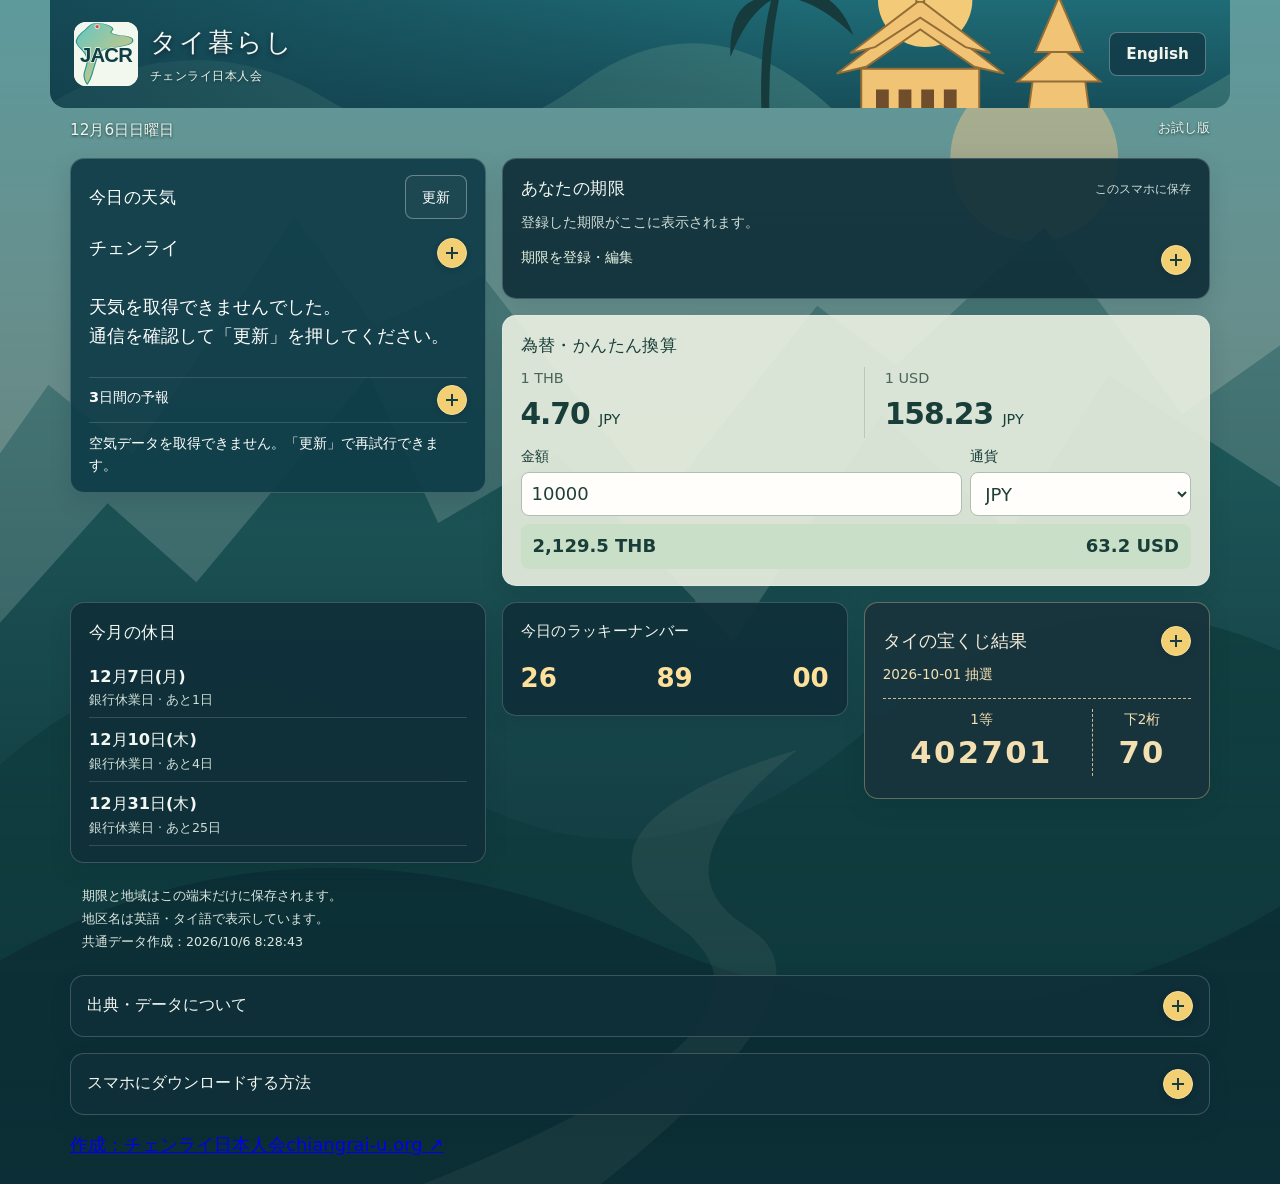
==== docs/index.html @ bf613bf0 "「作成：チェンライ日本人会」" ====
<!doctype html><html lang="ja"><head><meta charset="utf-8"><meta name="viewport" content="width=device-width,initial-scale=1"><meta name="theme-color" content="#135d66"><meta name="description" content="タイの天気、為替、生活の期限を一画面で。日本語と英語に対応。"><title>タイ暮らし | チェンライ日本人会</title><link rel="manifest" href="manifest.webmanifest"><link rel="icon" href="icon-192.png"><link rel="apple-touch-icon" href="icon-192.png"><link rel="stylesheet" href="style.css?v=20261006-bangkok"></head><body><header class="thai-header"><div class="brand"><img src="jacr.svg" alt="チェンライ日本人会" width="48" height="48"><div><h1 id="brand">タイ暮らし</h1><span>チェンライ日本人会</span></div></div><button id="language" class="lang" aria-label="Switch language">English</button></header><main><div class="dayline"><span id="today"></span><span class="prototype" data-i="prototype">お試し版</span></div><section class="weather card"><div class="section-head"><span class="asset-icon asset-weather" aria-hidden="true"></span><h2 data-i="weather">今日の天気</h2><button id="refresh" class="small" data-i="refresh">更新</button></div><details class="location-settings"><summary id="location-heading">地域を変更</summary><div class="location"><label><span data-i="province">県</span><select id="province"></select></label><label><span data-i="district">地区（郡・区）</span><select id="district"></select></label></div></details><div id="weather-result" aria-live="polite"></div><details class="forecast-settings"><summary data-i="forecast">3日間の予報</summary><div id="forecast"></div><div id="air-source"></div></details><div id="air" aria-live="polite"></div><p class="source"><span data-i="model">予報モデルに基づく天気</span></p></section><section class="card deadlines"><div class="section-head"><span class="asset-icon asset-date" aria-hidden="true"></span><h2 data-i="deadlines">あなたの期限</h2><span class="chip" data-i="local">このスマホに保存</span></div><div id="deadline-list" aria-live="polite"></div><details class="deadline-settings"><summary id="deadline-edit-title">期限を登録・編集</summary><div id="deadline-editor"></div></details></section><section class="card exchange"><div class="section-head"><span class="asset-icon asset-fx" aria-hidden="true"></span><h2 data-i="exchange">為替・かんたん換算</h2><span class="sample" hidden data-i="sample">サンプル</span></div><div class="rategrid"><div><span>1 THB</span><strong id="rate-jpy">—</strong></div><div><span>1 USD</span><strong id="rate-thb">—</strong></div></div><div class="convert"><label><span data-i="amount">金額</span><input id="amount" type="number" min="0" step="any" value="10000" inputmode="decimal"></label><label><span data-i="currency">通貨</span><select id="currency"><option>THB</option><option selected>JPY</option><option>USD</option></select></label></div><div id="conversion" aria-live="polite"></div></section><section class="card holidays"><div class="section-head"><span class="asset-icon asset-holiday" aria-hidden="true"></span><h2 id="holiday-heading">タイの休日</h2></div><div id="holiday-list"></div></section><section class="card lucky"><div class="section-head"><span class="asset-icon asset-lucky" aria-hidden="true"></span><h2 data-i="lucky">今日のラッキーナンバー</h2><span class="sample" hidden data-i="sample">サンプル</span></div><div class="numbers" id="lucky-numbers">データ更新中…</div></section><details class="card guide lotto"><summary><span id="lotto-heading">タイの宝くじ結果</span><span id="lotto-summary" class="lotto-summary">結果を読み込み中…</span></summary><form id="lotto-check-form" class="ticket-check"><label for="lotto-ticket" id="lotto-ticket-label">自分の6桁の番号</label><input id="lotto-ticket" type="text" inputmode="numeric" autocomplete="off" maxlength="6" placeholder="例：012345"><button type="submit" id="lotto-check-button">番号を確認</button><p id="lotto-check-result" role="status" aria-live="polite"></p></form><div id="lotto-grid" class="lotto-grid"></div><details class="lotto-all"><summary id="lotto-all-title">2〜5等の番号をすべて見る</summary><div id="lotto-all-list"></div></details><p id="lotto-status" role="status" aria-live="polite"></p><button id="lotto-refresh" type="button">結果を更新</button><div class="lotto-links"><a id="lotto-pdf" hidden target="_blank" rel="noopener">公式結果PDF</a><a id="lotto-official" href="https://www.glo.or.th/" target="_blank" rel="noopener">公式サイトで最新結果を見る</a></div></details><footer><span data-i="privacy">期限と地域はこの端末だけに保存されます。</span><span data-i="regionnote">地区名は英語・タイ語で表示しています。</span><span id="daily-status" role="status" aria-live="polite">データ更新中…</span></footer><details class="card guide sources"><summary data-i="sources">出典・データについて</summary><ul><li>天気：<a href="https://open-meteo.com/" target="_blank" rel="noopener">Open-Meteo</a></li><li>PM2.5・AQI：<a href="https://open-meteo.com/en/docs/air-quality-api" target="_blank" rel="noopener">Open-Meteo / CAMS</a></li><li>為替：<a href="https://frankfurter.dev/" target="_blank" rel="noopener">Frankfurter / ECB</a></li><li>銀行休日：<a href="https://www.bot.or.th/en/financial-institutions-holiday.html" target="_blank" rel="noopener">Bank of Thailand</a></li><li>宝くじ結果：<a href="https://www.glo.or.th/" target="_blank" rel="noopener">Government Lottery Office (GLO)</a></li><li>地域データ：<a href="https://github.com/kongvut/thai-province-data" target="_blank" rel="noopener">Thai province data</a></li></ul></details><details class="card guide"><summary data-i="install">スマホにダウンロードする方法</summary><p data-i="installhelp">iPhone・iPad：Safariの共有ボタン →「ホーム画面に追加」。Android：Chromeのメニュー →「ホーム画面に追加」または「アプリをインストール」。</p></details><div class="creator-credit"><a href="https://chiangrai-u.org/" target="_blank" rel="noopener noreferrer">作成：チェンライ日本人会<span>chiangrai-u.org ↗</span></a></div></main><div id="toast" role="status"></div><script src="config.js"></script><script src="app.js?v=20261006-bangkok"></script><script type="module" src="lotto.mjs"></script></body></html>
---- docs/style.css ----
:root{font-family:system-ui,-apple-system,'Noto Sans JP',sans-serif;font-size:18px;line-height:1.6;color:#213f3a;background:#f6f5ef;font-synthesis:none;--green:#174c43;--line:#d9dfd6;--muted:#596c64}
*{box-sizing:border-box}body{margin:0}button,input,select{font:inherit}button,summary{cursor:pointer}button{min-height:44px;padding:8px 16px;border:1px solid #aebeb4;border-radius:8px;background:transparent;color:var(--green);font-weight:650}button:hover{background:#e5ece5}button:disabled{opacity:.6;cursor:wait}button:focus-visible,input:focus-visible,select:focus-visible,summary:focus-visible,a:focus-visible{outline:3px solid #c48e30;outline-offset:4px}input,select{width:100%;min-height:48px;padding:8px 10px;border:1px solid #aebeb4;border-radius:8px;background:#fffefa;color:#213f3a;min-width:0}label{display:block;min-width:0}label>span{display:block;font-size:.85rem;margin-bottom:5px}[hidden]{display:none!important}
header{max-width:1180px;margin:auto;display:flex;align-items:center;justify-content:space-between;padding:22px 28px 14px;gap:16px}.brand{display:flex;align-items:center;gap:12px}.brand img{width:46px;height:46px;object-fit:contain}.brand h1{margin:0;font-size:1.45rem;letter-spacing:.08em}.brand span{display:block;font-size:.65rem;letter-spacing:.23em;color:var(--muted)}.lang{font-size:.85rem}main{max-width:1180px;margin:auto;padding:0 28px 24px}.dayline{display:flex;justify-content:space-between;margin-bottom:20px;color:var(--muted);font-size:.9rem}.prototype{font-size:.7rem}.card{min-width:0;margin:0 0 24px;padding:20px 0;border:0;border-top:1px solid var(--line);background:transparent;box-shadow:none;border-radius:0}.section-head{display:flex;align-items:center;flex-wrap:wrap;gap:8px;margin-bottom:14px}.section-head h2{flex:1;margin:0;font-size:1rem;font-weight:650;letter-spacing:.025em}.asset-icon{display:none}.chip,.sample{font-size:.7rem;color:var(--muted)}.small{font-size:.8rem;min-height:44px}.hint,.source{font-size:.8rem;color:var(--muted)}
.weather{padding:22px 24px;background:var(--green);background:linear-gradient(120deg,#174c43,#27665b);border:0;border-radius:16px;color:#fff}.weather .section-head{margin-bottom:12px}.weather .small{color:white;border-color:#ffffff55}.weather button:hover{background:#ffffff18}.location{display:grid;grid-template-columns:1fr 1fr;gap:10px}.location label>span{font-size:.7rem;color:#deebe4}.weather select{min-height:44px;background:#ffffff12;color:white;border-color:#ffffff50;font-size:.8rem}.weather option{background:#fff;color:#213f3a}.weather-display{display:flex;align-items:center;justify-content:space-between;padding:18px 0 14px;gap:16px}.temperature{font-size:4rem;font-weight:550;letter-spacing:-.06em;line-height:1.05}.temperature small{font-size:1.7rem;vertical-align:top;letter-spacing:0}.weather-icon{font-size:3rem}.weather-meta{font-size:.8rem;margin-top:6px;color:#edf4ef}.weather-status{padding:18px 0}.weather-status p{margin:0}#forecast{display:grid;grid-template-columns:repeat(3,1fr);gap:0}.forecast-day{border-top:1px solid #ffffff40;text-align:center;padding:10px 4px;font-size:.8rem}.forecast-day+.forecast-day{border-left:1px solid #ffffff25}.forecast-day b{display:block;font-size:1rem}.forecast-day span{font-size:.7rem}#air{border-top:1px solid #ffffff40;padding-top:12px;margin-top:4px;font-size:.8rem;line-height:1.5}.air-title{display:inline;font-weight:650}.air-values{display:inline;margin-left:10px;font-size:.95rem}.aqi{display:inline-block;border-radius:4px;margin:8px 8px 0 0;padding:3px 9px;background:#fff;color:#143d35;font-weight:650}.aqi-0{background:#bde9c7}.aqi-1{background:#ffed98;color:#554109}.aqi-2{background:#ffc78c;color:#65340a}.aqi-3{background:#ffd0cc;color:#84251d}.aqi-4,.aqi-5{background:#eed6f5;color:#5f1e6d}.weather .source{color:#dce9e2;margin:8px 0 0;font-size:.7rem}
.deadline-empty{font-size:.9rem;color:var(--muted);margin:12px 0 18px}.deadline-row{display:grid;grid-template-columns:1fr auto;align-items:center;gap:0 12px;padding:12px 0;border-bottom:1px solid var(--line)}.deadline-row:first-child{padding-top:0}.deadline-name{font-size:.95rem;font-weight:550}.count{font-size:.85rem;text-align:right;grid-column:2;grid-row:1/3;white-space:nowrap}.count strong{font-size:1.9rem;line-height:1.1;margin:0 4px;font-weight:650;font-variant-numeric:tabular-nums}.count.danger{color:#aa392c}.deadline-row time{font-size:.75rem;color:var(--muted)}.deadline-settings{margin-top:12px}#deadline-editor{display:grid;gap:12px;padding:12px 0}#deadline-editor label>span{font-weight:550}.deadline-settings summary{font-size:.85rem;color:var(--green)}
.rategrid{display:grid;grid-template-columns:1fr 1fr;gap:16px;margin:0 0 16px}.rategrid>div+div{border-left:1px solid var(--line);padding-left:20px}.rategrid span{display:block;font-size:.8rem;color:var(--muted)}.rategrid strong{display:block;font-size:2rem;letter-spacing:-.035em;font-weight:600;font-variant-numeric:tabular-nums}.rategrid small{font-size:.8rem;font-weight:500;letter-spacing:0}.convert{display:grid;grid-template-columns:2fr 1fr;gap:12px}.convert label>span{font-size:.75rem}#conversion{display:flex;justify-content:space-between;flex-wrap:wrap;gap:8px;margin-top:12px;padding:14px 16px;background:#e3ece1;border-radius:8px;font-size:1.1rem;font-weight:650;font-variant-numeric:tabular-nums}.holiday-row{display:flex;align-items:baseline;justify-content:space-between;gap:12px;padding:12px 0;border-bottom:1px solid var(--line)}.holiday-row strong{font-size:1.05rem;font-weight:600;white-space:nowrap}.holiday-row span{font-size:.8rem;color:var(--muted);text-align:right}
.lucky{display:flex;align-items:center;justify-content:space-between;gap:16px}.lucky .section-head{margin:0}.lucky .section-head h2{font-size:.9rem}.numbers{display:flex;gap:12px;white-space:nowrap}.numbers span{font-size:1.55rem;font-weight:600;font-variant-numeric:tabular-nums;color:#775b2b}.numbers span+span::before{content:'·';color:#a79572;margin-right:12px}
summary{position:relative;list-style:none;min-height:44px;padding:8px 42px 8px 0;font-weight:600}summary::-webkit-details-marker{display:none}summary::after{content:'';position:absolute;right:0;top:50%;transform:translateY(-50%);width:28px;height:28px;border:1px solid #b6c5b9;border-radius:50%;background:linear-gradient(#244f4c,#244f4c) center/12px 2px no-repeat,linear-gradient(#244f4c,#244f4c) center/2px 12px no-repeat}details[open]>summary::after{background:linear-gradient(#244f4c,#244f4c) center/12px 2px no-repeat}.guide{padding:10px 0;font-size:.9rem}.guide p{line-height:1.8}.lotto{border:1px solid #d9c8a7;background:#faf6ea;border-radius:12px;padding:16px 20px;align-self:start}.lotto>summary{padding:0}.lotto>summary::after{top:22px}#lotto-heading{display:block;padding:8px 40px 8px 0;font-size:1rem}.lotto-summary{display:block;font-weight:400}.lotto-draw-date{display:block;color:#725f40;font-size:.75rem;margin-bottom:12px}.lotto-highlights{display:grid;grid-template-columns:2fr 1fr;gap:12px;padding:10px 0 6px;border-top:1px dashed #cfba94}.lotto-highlight{display:flex;flex-direction:column;align-items:center;color:#674b22}.lotto-highlight+.lotto-highlight{border-left:1px dashed #cfba94}.lotto-highlight>span{font-size:.75rem}.lotto-highlight strong{font-size:clamp(1.5rem,4vw,2rem);letter-spacing:.08em;line-height:1.5;font-variant-numeric:tabular-nums}.ticket-check{margin:20px 0;padding-top:16px;border-top:1px dashed #cfba94}.ticket-check input{font-size:1.4rem;letter-spacing:.15em;margin:10px 0}.ticket-check button{width:100%;background:var(--green);color:white}.ticket-check p{font-size:.9rem}.lotto-grid{display:grid;grid-template-columns:repeat(auto-fit,minmax(170px,1fr));gap:12px}.lotto-grid>div{padding:12px;background:#fffdf6;border:1px solid #e5dbc4;border-radius:8px}.lotto-grid span,.lotto-grid strong{display:block}.lotto-grid span{font-size:.8rem}.lotto-grid strong{font-size:1.25rem;overflow-wrap:anywhere;font-variant-numeric:tabular-nums}.lotto-all{margin-top:16px}.lotto-number-list{display:grid;grid-template-columns:repeat(auto-fit,minmax(92px,1fr));gap:8px}.lotto-number-list span{padding:6px;background:#fffdf6;text-align:center;font-variant-numeric:tabular-nums}.lotto-links{display:flex;gap:16px;flex-wrap:wrap}.lotto-links a,.sources a{display:inline-block;min-height:44px;padding:10px 0;color:var(--green)}.sources ul{padding-left:22px;margin:8px 0}.sources li{font-size:.85rem}footer{font-size:.7rem;color:var(--muted);line-height:1.8;padding:8px 0}footer span{display:block}footer a{color:inherit}#toast{position:fixed;bottom:20px;left:50%;transform:translateX(-50%);background:#173e45;color:white;border-radius:8px;padding:12px 20px;display:none;max-width:90%;z-index:2;font-size:.85rem}
@media(min-width:900px){main{display:grid;grid-template-columns:1.1fr 1fr;column-gap:36px;row-gap:0;align-items:start}.dayline{grid-column:1/-1}.weather{grid-column:1;grid-row:2/4}.deadlines{grid-column:2;grid-row:2}.holidays{grid-column:2;grid-row:3}.exchange{grid-column:1;grid-row:4}.lotto{grid-column:2;grid-row:4/6}.lucky{grid-column:1;grid-row:5}.guide:not(.lotto),footer{grid-column:1/-1}.card{margin-bottom:20px}.weather .section-head h2{font-size:1.1rem}}
@media(max-width:599px){header{padding:16px 18px 10px}main{padding:0 18px 20px}.card{margin-bottom:16px;padding-top:16px}.weather{padding:18px}.brand h1{font-size:1.25rem}.brand img{width:40px;height:40px}.dayline{margin-bottom:14px}.location{grid-template-columns:1fr 1fr}.weather select{font-size:.75rem;padding:6px}.temperature{font-size:3.6rem}.lotto{padding:14px 16px}.lucky{gap:10px}.numbers{gap:8px}.numbers span{font-size:1.4rem}.numbers span+span::before{margin-right:8px}.rategrid strong{font-size:1.8rem}.holiday-row span{font-size:.75rem}.chip{font-size:.65rem}}
@media(prefers-reduced-motion:no-preference){button{transition:background-color .15s}details[open]>:not(summary){animation:reveal .18s ease-out}@keyframes reveal{from{opacity:0;transform:translateY(-3px)}to{opacity:1;transform:none}}}
@media(prefers-reduced-motion:reduce){*,*::before,*::after{animation:none!important;transition:none!important;scroll-behavior:auto!important}}
/* First-view dashboard: scenic backdrop, concise information panels. */
:root{background:#123e41;color:#f3f7f2;--green:#e3f1e7;--muted:#cfddd7;--line:#ffffff26}
body{min-height:100vh;background:linear-gradient(#103d4140,#0c2c35b8),url('assets/landscape.svg') center top/cover scroll}
header{padding:14px 20px 8px}.brand h1{font-size:1.2rem}.brand img{width:36px;height:36px}.brand span{font-size:.6rem}main{padding:0 20px 24px;display:grid;grid-template-columns:1fr 1fr;gap:12px;align-items:start}.dayline{grid-column:1/-1;margin:0;font-size:.85rem}.card{margin:0;padding:14px 16px;background:#102f39eb;border:1px solid #ffffff30;border-radius:14px;box-shadow:0 8px 22px #071d2920;grid-row:auto;grid-column:auto}.section-head{margin-bottom:8px}.section-head h2,.weather .section-head h2{font-size:.95rem}.weather{grid-column:1/-1;display:grid;grid-template-columns:1fr 1fr;gap:0 14px;background:#103d48ed}.weather .section-head{grid-column:1/-1}.weather-display{padding:8px 0;gap:8px}.temperature{font-size:3.2rem}.weather-icon{font-size:2rem}.weather-meta{font-size:.8rem}.weather-meta:last-child{font-size:.7rem}.location-settings{grid-column:1/-1}.location-settings summary{padding-top:3px;padding-bottom:3px;min-height:44px}.location{padding:8px 0}.location-settings[open] .location{grid-template-columns:1fr 1fr}#weather-result{grid-column:1}#air{grid-column:2;grid-row:3;border:0;padding:10px 0 0;margin:0}.air-title,.air-values{display:block;margin:0}.air-values{font-size:.85rem;margin:4px 0}.aqi{margin-top:4px}.weather .source{font-size:.65rem}.weather>p.source{display:none}.forecast-settings{grid-column:1/-1;border-top:1px solid #ffffff26;margin-top:8px}.forecast-settings summary{font-size:.8rem}.forecast-day{border-top:0}
button{color:#f1f5ec;border-color:#ffffff50;background:#ffffff09}button:hover{background:#ffffff20}summary::after{border-color:#ffffff55;background:linear-gradient(#e8f3ec,#e8f3ec) center/12px 2px no-repeat,linear-gradient(#e8f3ec,#e8f3ec) center/2px 12px no-repeat}details[open]>summary::after{background:linear-gradient(#e8f3ec,#e8f3ec) center/12px 2px no-repeat}.deadline-settings summary{color:#e6f1df}.deadlines{grid-column:1/-1}.deadline-row{padding:8px 0}.deadline-empty{margin:4px 0;font-size:.8rem}.count.danger{color:#ffb3a0}.deadline-settings{margin-top:4px}.deadline-settings summary{font-size:.8rem}.exchange{grid-column:1/-1;background:#e8eedfeb;color:#193e39}.exchange .rategrid span{color:#48655a}.exchange .rategrid{margin:0 0 8px}.exchange .rategrid strong{font-size:1.65rem}.exchange .rategrid>div+div{border-color:#bac9ba}.convert{gap:8px}.convert input,.convert select{min-height:44px;padding:6px 10px}#conversion{margin-top:8px;padding:8px 12px;background:#cadfc7;color:#193e39;font-size:1rem}.holidays{grid-column:1}.holiday-row{display:block;padding:7px 0}.holiday-row strong{font-size:.9rem}.holiday-row span{display:block;text-align:left;font-size:.7rem}.lucky{grid-column:2;display:block}.lucky .section-head h2{font-size:.85rem}.numbers{justify-content:space-between;gap:4px;margin-top:14px}.numbers span{font-size:1.45rem;color:#ffe09a}.numbers span+span::before{content:none}.lotto{grid-column:1/-1;background:#18343eea;color:#f5edda;border-color:#d7c29166}.lotto-draw-date,.lotto-highlight{color:#f4dfb0}.lotto-grid>div,.lotto-number-list span{background:#ffffff0c;border-color:#ffffff30}.lotto-highlight strong{font-size:1.7rem}.ticket-check button{background:#e5ce94;color:#253e37}.guide:not(.lotto),footer{grid-column:1/-1}.guide:not(.lotto){padding:8px 16px}.lotto-links a,.sources a{color:#dbeddd}footer{padding:6px 12px;color:#dce7e1}.brand span,.dayline{color:#f0f5eb;text-shadow:0 1px 3px #163a40}.chip{font-size:.65rem}
@media(min-width:800px){main{grid-template-columns:1.2fr 1fr 1fr;gap:16px}.weather{grid-column:1;grid-row:2/4}.deadlines{grid-column:2/4;grid-row:2}.exchange{grid-column:2/4;grid-row:3}.holidays{grid-column:1}.lucky{grid-column:2}.lotto{grid-column:3;grid-row:4}.guide:not(.lotto),footer{grid-column:1/-1}.card{padding:16px 18px}.weather{display:block}.weather .section-head{display:flex}#air{border-top:1px solid #ffffff26}.weather-display{padding:12px 0}.temperature{font-size:3.8rem}}
@media(max-width:599px){header{padding:12px 12px 8px}main{padding:0 12px 20px;gap:10px}.card{padding:12px}.weather .section-head{margin-bottom:0}.weather .source{line-height:1.4}.brand h1{font-size:1.15rem}.temperature{font-size:2.8rem}.weather-icon{font-size:1.6rem}.section-head h2{font-size:.9rem}.lotto{padding:12px 16px}}
@media(max-width:359px){main{grid-template-columns:1fr}.holidays,.lucky{grid-column:1}.weather{display:block}.weather-display{justify-content:flex-start}.weather-icon{margin-left:auto}.numbers{justify-content:flex-start;gap:18px}}
.thai-header{position:relative;min-height:108px;background:linear-gradient(90deg,#113d49bb,transparent 65%),url('assets/thai-header.svg') center/cover;border-radius:0 0 16px 16px;margin-bottom:10px;padding:18px 24px;align-items:center}.thai-header .brand{position:relative;text-shadow:0 2px 5px #123}.thai-header .lang{background:#123d49e8}.thai-header .brand img{width:44px;height:44px}.thai-header .brand h1{font-size:1.45rem}@media(max-width:599px){.thai-header{min-height:96px;padding:12px;background-position:center,right center;background-size:cover,auto 130px}.thai-header .brand h1{font-size:1.2rem}.thai-header .brand img{width:36px;height:36px}.thai-header .lang{align-self:flex-start}}
/* High-contrast disclosure controls with restrained interaction feedback. */
summary::after{border:1px solid #f9df95;background:linear-gradient(#173d43,#173d43) center/12px 2px no-repeat,linear-gradient(#173d43,#173d43) center/2px 12px no-repeat,#f3cf73;box-shadow:0 2px 6px #071d2930}
details[open]>summary::after{border-color:#a7d7c5;background:linear-gradient(#173d43,#173d43) center/12px 2px no-repeat,#bce3d1}
@media(prefers-reduced-motion:no-preference){summary::after{transition:transform .18s ease-out,box-shadow .18s ease-out,background-color .18s ease-out}summary:active::after{transform:translateY(-50%) scale(.9)}summary:focus-visible::after{transform:translateY(-50%) scale(1.08)}details[open]>summary::after{animation:disclosure-pop .22s ease-out}@keyframes disclosure-pop{0%{transform:translateY(-50%) scale(.9)}65%{transform:translateY(-50%) scale(1.1)}100%{transform:translateY(-50%) scale(1)}}}
@media(hover:hover) and (prefers-reduced-motion:no-preference){summary:hover::after{transform:translateY(-50%) scale(1.08);box-shadow:0 3px 9px #071d2945}}

/* Association edition branding. */
.thai-header .brand img{width:64px;height:64px;flex-shrink:0;background:#fff;border-radius:12px;object-fit:contain}
.thai-header .brand span{font-size:.68rem;letter-spacing:.04em;margin-top:3px}
@media(max-width:599px){.thai-header .brand{gap:9px}.thai-header .brand img{width:54px;height:54px}.thai-header .brand span{font-size:.62rem}.thai-header .brand h1{font-size:1.15rem}}
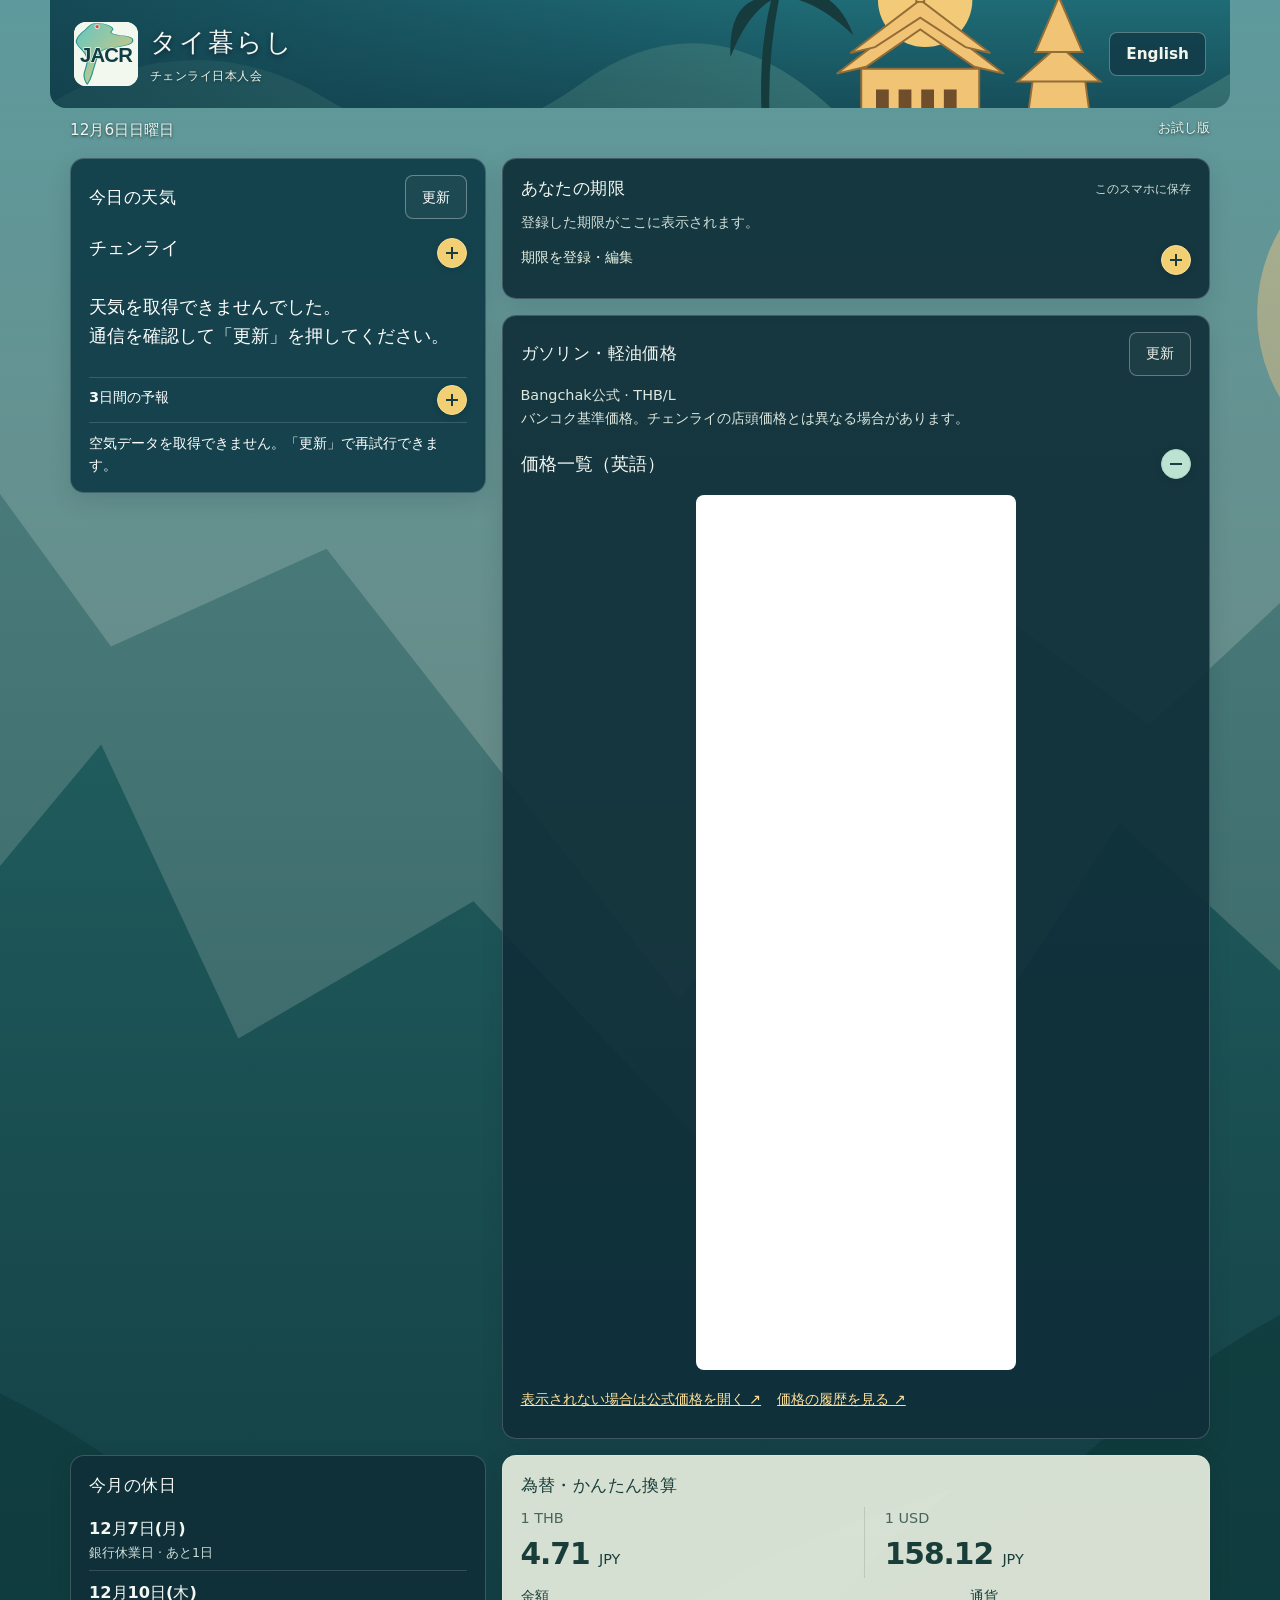
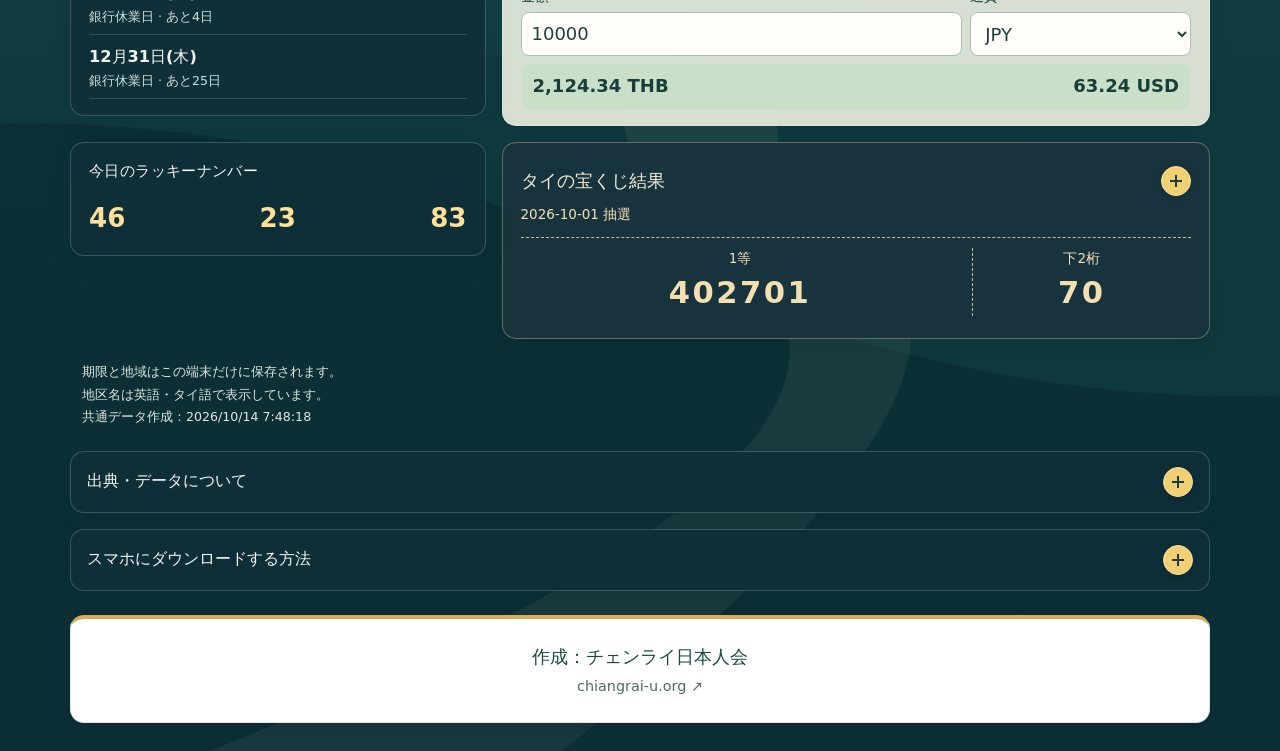
==== commit c9f5431b: "ガソリン" ====
--- a/docs/index.html
+++ b/docs/index.html
@@ -1 +1 @@
-<!doctype html><html lang="ja"><head><meta charset="utf-8"><meta name="viewport" content="width=device-width,initial-scale=1"><meta name="theme-color" content="#135d66"><meta name="description" content="タイの天気、為替、生活の期限を一画面で。日本語と英語に対応。"><title>タイ暮らし | チェンライ日本人会</title><link rel="manifest" href="manifest.webmanifest"><link rel="icon" href="icon-192.png"><link rel="apple-touch-icon" href="icon-192.png"><link rel="stylesheet" href="style.css?v=20261006-bangkok"></head><body><header class="thai-header"><div class="brand"><img src="jacr.svg" alt="チェンライ日本人会" width="48" height="48"><div><h1 id="brand">タイ暮らし</h1><span>チェンライ日本人会</span></div></div><button id="language" class="lang" aria-label="Switch language">English</button></header><main><div class="dayline"><span id="today"></span><span class="prototype" data-i="prototype">お試し版</span></div><section class="weather card"><div class="section-head"><span class="asset-icon asset-weather" aria-hidden="true"></span><h2 data-i="weather">今日の天気</h2><button id="refresh" class="small" data-i="refresh">更新</button></div><details class="location-settings"><summary id="location-heading">地域を変更</summary><div class="location"><label><span data-i="province">県</span><select id="province"></select></label><label><span data-i="district">地区（郡・区）</span><select id="district"></select></label></div></details><div id="weather-result" aria-live="polite"></div><details class="forecast-settings"><summary data-i="forecast">3日間の予報</summary><div id="forecast"></div><div id="air-source"></div></details><div id="air" aria-live="polite"></div><p class="source"><span data-i="model">予報モデルに基づく天気</span></p></section><section class="card deadlines"><div class="section-head"><span class="asset-icon asset-date" aria-hidden="true"></span><h2 data-i="deadlines">あなたの期限</h2><span class="chip" data-i="local">このスマホに保存</span></div><div id="deadline-list" aria-live="polite"></div><details class="deadline-settings"><summary id="deadline-edit-title">期限を登録・編集</summary><div id="deadline-editor"></div></details></section><section class="card exchange"><div class="section-head"><span class="asset-icon asset-fx" aria-hidden="true"></span><h2 data-i="exchange">為替・かんたん換算</h2><span class="sample" hidden data-i="sample">サンプル</span></div><div class="rategrid"><div><span>1 THB</span><strong id="rate-jpy">—</strong></div><div><span>1 USD</span><strong id="rate-thb">—</strong></div></div><div class="convert"><label><span data-i="amount">金額</span><input id="amount" type="number" min="0" step="any" value="10000" inputmode="decimal"></label><label><span data-i="currency">通貨</span><select id="currency"><option>THB</option><option selected>JPY</option><option>USD</option></select></label></div><div id="conversion" aria-live="polite"></div></section><section class="card holidays"><div class="section-head"><span class="asset-icon asset-holiday" aria-hidden="true"></span><h2 id="holiday-heading">タイの休日</h2></div><div id="holiday-list"></div></section><section class="card lucky"><div class="section-head"><span class="asset-icon asset-lucky" aria-hidden="true"></span><h2 data-i="lucky">今日のラッキーナンバー</h2><span class="sample" hidden data-i="sample">サンプル</span></div><div class="numbers" id="lucky-numbers">データ更新中…</div></section><details class="card guide lotto"><summary><span id="lotto-heading">タイの宝くじ結果</span><span id="lotto-summary" class="lotto-summary">結果を読み込み中…</span></summary><form id="lotto-check-form" class="ticket-check"><label for="lotto-ticket" id="lotto-ticket-label">自分の6桁の番号</label><input id="lotto-ticket" type="text" inputmode="numeric" autocomplete="off" maxlength="6" placeholder="例：012345"><button type="submit" id="lotto-check-button">番号を確認</button><p id="lotto-check-result" role="status" aria-live="polite"></p></form><div id="lotto-grid" class="lotto-grid"></div><details class="lotto-all"><summary id="lotto-all-title">2〜5等の番号をすべて見る</summary><div id="lotto-all-list"></div></details><p id="lotto-status" role="status" aria-live="polite"></p><button id="lotto-refresh" type="button">結果を更新</button><div class="lotto-links"><a id="lotto-pdf" hidden target="_blank" rel="noopener">公式結果PDF</a><a id="lotto-official" href="https://www.glo.or.th/" target="_blank" rel="noopener">公式サイトで最新結果を見る</a></div></details><footer><span data-i="privacy">期限と地域はこの端末だけに保存されます。</span><span data-i="regionnote">地区名は英語・タイ語で表示しています。</span><span id="daily-status" role="status" aria-live="polite">データ更新中…</span></footer><details class="card guide sources"><summary data-i="sources">出典・データについて</summary><ul><li>天気：<a href="https://open-meteo.com/" target="_blank" rel="noopener">Open-Meteo</a></li><li>PM2.5・AQI：<a href="https://open-meteo.com/en/docs/air-quality-api" target="_blank" rel="noopener">Open-Meteo / CAMS</a></li><li>為替：<a href="https://frankfurter.dev/" target="_blank" rel="noopener">Frankfurter / ECB</a></li><li>銀行休日：<a href="https://www.bot.or.th/en/financial-institutions-holiday.html" target="_blank" rel="noopener">Bank of Thailand</a></li><li>宝くじ結果：<a href="https://www.glo.or.th/" target="_blank" rel="noopener">Government Lottery Office (GLO)</a></li><li>地域データ：<a href="https://github.com/kongvut/thai-province-data" target="_blank" rel="noopener">Thai province data</a></li></ul></details><details class="card guide"><summary data-i="install">スマホにダウンロードする方法</summary><p data-i="installhelp">iPhone・iPad：Safariの共有ボタン →「ホーム画面に追加」。Android：Chromeのメニュー →「ホーム画面に追加」または「アプリをインストール」。</p></details><div class="creator-credit"><a href="https://chiangrai-u.org/" target="_blank" rel="noopener noreferrer">作成：チェンライ日本人会<span>chiangrai-u.org ↗</span></a></div></main><div id="toast" role="status"></div><script src="config.js"></script><script src="app.js?v=20261006-bangkok"></script><script type="module" src="lotto.mjs"></script></body></html>
+<!doctype html><html lang="ja"><head><meta charset="utf-8"><meta name="viewport" content="width=device-width,initial-scale=1"><meta name="theme-color" content="#135d66"><meta name="description" content="タイの天気、為替、生活の期限を一画面で。日本語と英語に対応。"><title>タイ暮らし | チェンライ日本人会</title><link rel="manifest" href="manifest.webmanifest"><link rel="icon" href="icon-192.png"><link rel="apple-touch-icon" href="icon-192.png"><link rel="stylesheet" href="style.css?v=20261006-bangkok"></head><body><header class="thai-header"><div class="brand"><img src="jacr.svg" alt="チェンライ日本人会" width="48" height="48"><div><h1 id="brand">タイ暮らし</h1><span>チェンライ日本人会</span></div></div><button id="language" class="lang" aria-label="Switch language">English</button></header><main><div class="dayline"><span id="today"></span><span class="prototype" data-i="prototype">お試し版</span></div><section class="weather card"><div class="section-head"><span class="asset-icon asset-weather" aria-hidden="true"></span><h2 data-i="weather">今日の天気</h2><button id="refresh" class="small" data-i="refresh">更新</button></div><details class="location-settings"><summary id="location-heading">地域を変更</summary><div class="location"><label><span data-i="province">県</span><select id="province"></select></label><label><span data-i="district">地区（郡・区）</span><select id="district"></select></label></div></details><div id="weather-result" aria-live="polite"></div><details class="forecast-settings"><summary data-i="forecast">3日間の予報</summary><div id="forecast"></div><div id="air-source"></div></details><div id="air" aria-live="polite"></div><p class="source"><span data-i="model">予報モデルに基づく天気</span></p></section><section class="card deadlines"><div class="section-head"><span class="asset-icon asset-date" aria-hidden="true"></span><h2 data-i="deadlines">あなたの期限</h2><span class="chip" data-i="local">このスマホに保存</span></div><div id="deadline-list" aria-live="polite"></div><details class="deadline-settings"><summary id="deadline-edit-title">期限を登録・編集</summary><div id="deadline-editor"></div></details></section><section class="card fuel"><div class="section-head"><h2>ガソリン・軽油価格</h2><button id="fuel-refresh" type="button" class="small">更新</button></div><p class="fuel-note">Bangchak公式 · THB/L<br>バンコク基準価格。チェンライの店頭価格とは異なる場合があります。</p><details open><summary>価格一覧（英語）</summary><iframe id="fuel-frame" title="Bangchak公式の燃料価格一覧" src="https://oil-price.bangchak.co.th/BcpOilPrice1/en" width="320" height="875" referrerpolicy="no-referrer"></iframe></details><p class="fuel-links"><a href="https://oil-price.bangchak.co.th/BcpOilPrice1/en" target="_blank" rel="noopener noreferrer">表示されない場合は公式価格を開く ↗</a><a href="https://www.bangchak.co.th/th/oilprice/historical" target="_blank" rel="noopener noreferrer">価格の履歴を見る ↗</a></p></section><section class="card exchange"><div class="section-head"><span class="asset-icon asset-fx" aria-hidden="true"></span><h2 data-i="exchange">為替・かんたん換算</h2><span class="sample" hidden data-i="sample">サンプル</span></div><div class="rategrid"><div><span>1 THB</span><strong id="rate-jpy">—</strong></div><div><span>1 USD</span><strong id="rate-thb">—</strong></div></div><div class="convert"><label><span data-i="amount">金額</span><input id="amount" type="number" min="0" step="any" value="10000" inputmode="decimal"></label><label><span data-i="currency">通貨</span><select id="currency"><option>THB</option><option selected>JPY</option><option>USD</option></select></label></div><div id="conversion" aria-live="polite"></div></section><section class="card holidays"><div class="section-head"><span class="asset-icon asset-holiday" aria-hidden="true"></span><h2 id="holiday-heading">タイの休日</h2></div><div id="holiday-list"></div></section><section class="card lucky"><div class="section-head"><span class="asset-icon asset-lucky" aria-hidden="true"></span><h2 data-i="lucky">今日のラッキーナンバー</h2><span class="sample" hidden data-i="sample">サンプル</span></div><div class="numbers" id="lucky-numbers">データ更新中…</div></section><details class="card guide lotto"><summary><span id="lotto-heading">タイの宝くじ結果</span><span id="lotto-summary" class="lotto-summary">結果を読み込み中…</span></summary><form id="lotto-check-form" class="ticket-check"><label for="lotto-ticket" id="lotto-ticket-label">自分の6桁の番号</label><input id="lotto-ticket" type="text" inputmode="numeric" autocomplete="off" maxlength="6" placeholder="例：012345"><button type="submit" id="lotto-check-button">番号を確認</button><p id="lotto-check-result" role="status" aria-live="polite"></p></form><div id="lotto-grid" class="lotto-grid"></div><details class="lotto-all"><summary id="lotto-all-title">2〜5等の番号をすべて見る</summary><div id="lotto-all-list"></div></details><p id="lotto-status" role="status" aria-live="polite"></p><button id="lotto-refresh" type="button">結果を更新</button><div class="lotto-links"><a id="lotto-pdf" hidden target="_blank" rel="noopener">公式結果PDF</a><a id="lotto-official" href="https://www.glo.or.th/" target="_blank" rel="noopener">公式サイトで最新結果を見る</a></div></details><footer><span data-i="privacy">期限と地域はこの端末だけに保存されます。</span><span data-i="regionnote">地区名は英語・タイ語で表示しています。</span><span id="daily-status" role="status" aria-live="polite">データ更新中…</span></footer><details class="card guide sources"><summary data-i="sources">出典・データについて</summary><ul><li>天気：<a href="https://open-meteo.com/" target="_blank" rel="noopener">Open-Meteo</a></li><li>PM2.5・AQI：<a href="https://open-meteo.com/en/docs/air-quality-api" target="_blank" rel="noopener">Open-Meteo / CAMS</a></li><li>為替：<a href="https://frankfurter.dev/" target="_blank" rel="noopener">Frankfurter / ECB</a></li><li>銀行休日：<a href="https://www.bot.or.th/en/financial-institutions-holiday.html" target="_blank" rel="noopener">Bank of Thailand</a></li><li>宝くじ結果：<a href="https://www.glo.or.th/" target="_blank" rel="noopener">Government Lottery Office (GLO)</a></li><li>地域データ：<a href="https://github.com/kongvut/thai-province-data" target="_blank" rel="noopener">Thai province data</a></li></ul></details><details class="card guide"><summary data-i="install">スマホにダウンロードする方法</summary><p data-i="installhelp">iPhone・iPad：Safariの共有ボタン →「ホーム画面に追加」。Android：Chromeのメニュー →「ホーム画面に追加」または「アプリをインストール」。</p></details><div class="creator-credit"><a href="https://chiangrai-u.org/" target="_blank" rel="noopener noreferrer">作成：チェンライ日本人会<span>chiangrai-u.org ↗</span></a></div></main><div id="toast" role="status"></div><script src="config.js"></script><script src="app.js?v=20261006-bangkok"></script><script type="module" src="lotto.mjs"></script><script src="fuel.js"></script></body></html>
--- a/docs/style.css
+++ b/docs/style.css
@@ -29,3 +29,11 @@
 .thai-header .brand img{width:64px;height:64px;flex-shrink:0;background:#fff;border-radius:12px;object-fit:contain}
 .thai-header .brand span{font-size:.68rem;letter-spacing:.04em;margin-top:3px}
 @media(max-width:599px){.thai-header .brand{gap:9px}.thai-header .brand img{width:54px;height:54px}.thai-header .brand span{font-size:.62rem}.thai-header .brand h1{font-size:1.15rem}}
+
+.creator-credit{grid-column:1/-1;text-align:center;margin:8px 0 4px;padding:20px 16px;border:1px solid #e2e8e3;border-top:4px solid #d4ad58;background:#fff;border-radius:14px;box-shadow:0 4px 12px #071d2926}
+.creator-credit a{display:inline-block;min-height:44px;padding:4px 12px;color:#174c43;font-size:1rem;font-weight:700;text-decoration:none}
+.creator-credit a span{display:block;margin-top:3px;color:#536960;font-size:.8rem;font-weight:400}
+.creator-credit a:hover{text-decoration:underline;text-underline-offset:4px}
+
+.fuel{grid-column:1/-1}.fuel-note{font-size:.8rem;line-height:1.6;margin:6px 0 12px;color:#dde8df}.fuel iframe{display:block;width:320px;max-width:100%;height:875px;border:0;background:#fff;margin:8px auto;border-radius:8px}.fuel-links{display:flex;flex-wrap:wrap;gap:4px 16px;margin:8px 0 0}.fuel-links a{display:inline-block;padding:10px 0;min-height:44px;color:#ffe09a;font-size:.8rem}
+@media(min-width:800px){.fuel{grid-column:2/4;grid-row:3}.exchange{grid-column:2/4;grid-row:4}.holidays{grid-column:1;grid-row:4}.lucky{grid-column:1;grid-row:5}.lotto{grid-column:2/4;grid-row:5}}
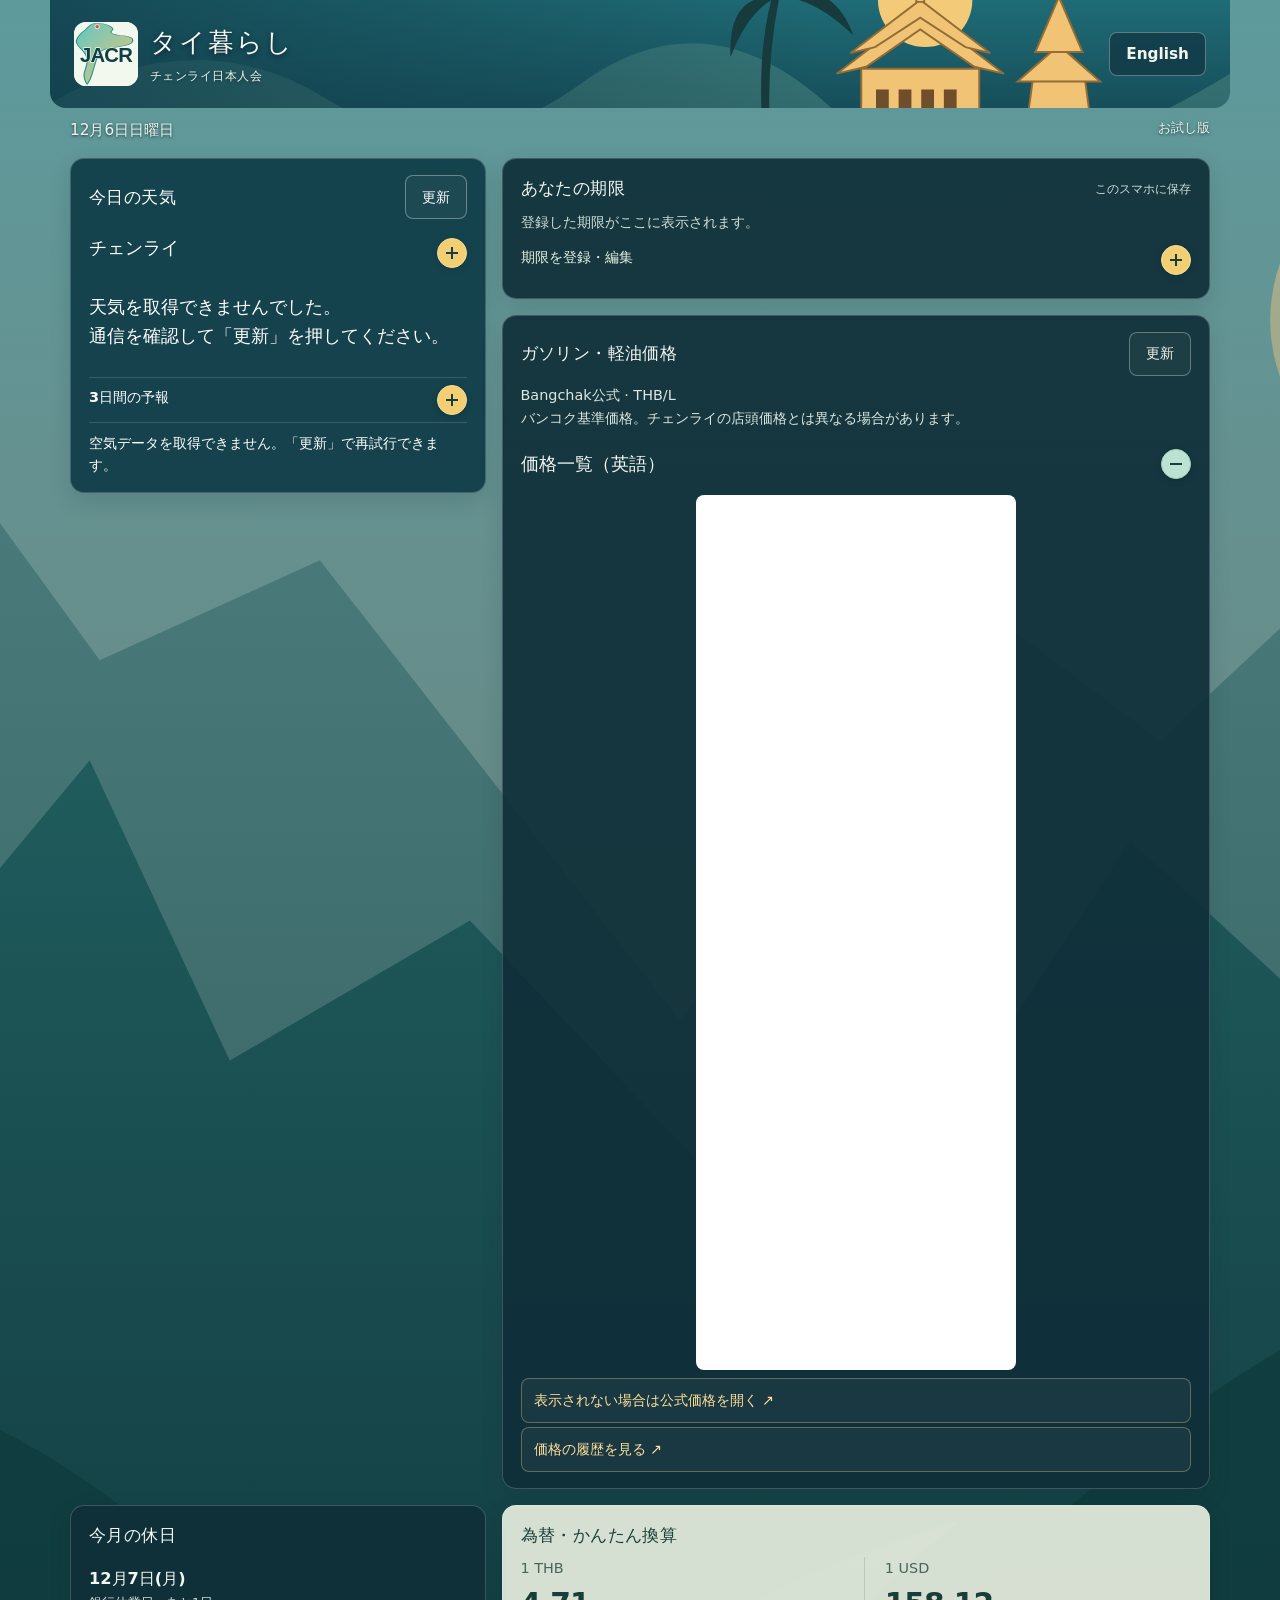
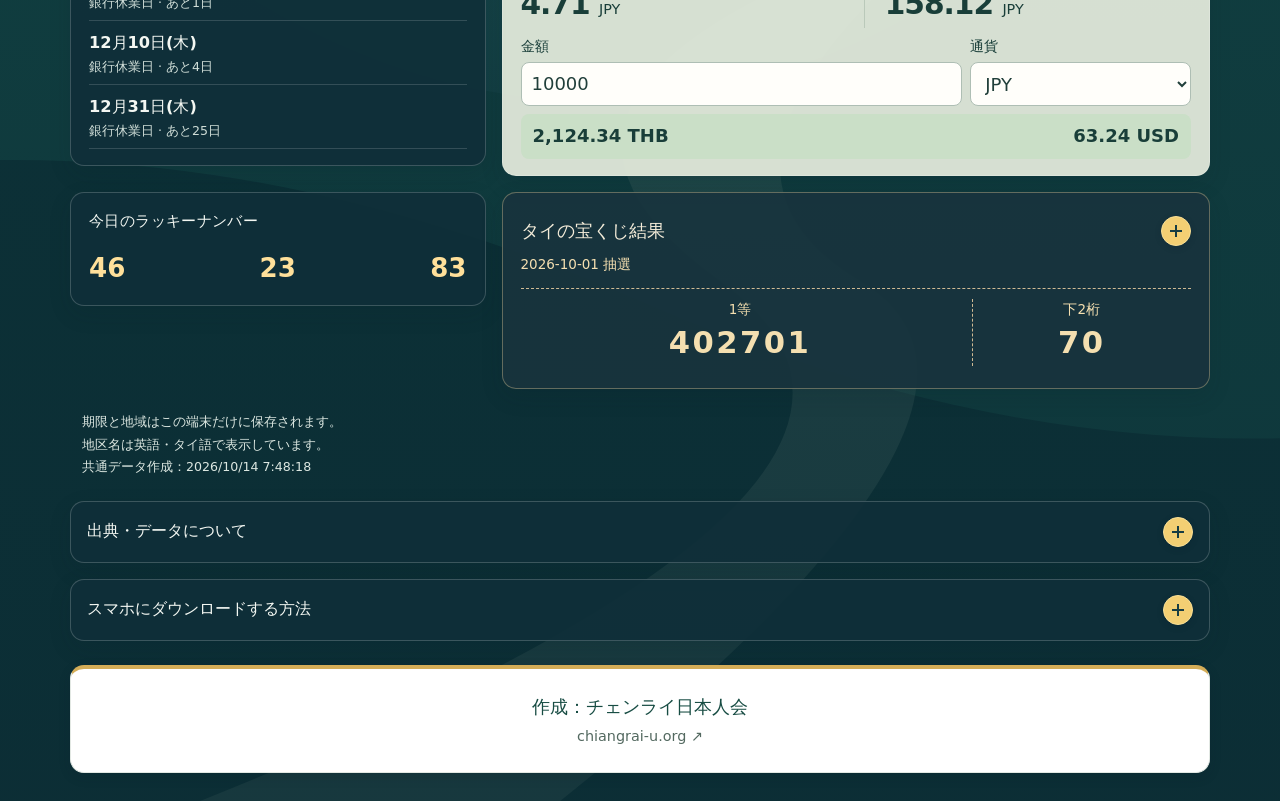
==== commit f0d52713: "CSS修正" ====
--- a/docs/index.html
+++ b/docs/index.html
@@ -1 +1 @@
-<!doctype html><html lang="ja"><head><meta charset="utf-8"><meta name="viewport" content="width=device-width,initial-scale=1"><meta name="theme-color" content="#135d66"><meta name="description" content="タイの天気、為替、生活の期限を一画面で。日本語と英語に対応。"><title>タイ暮らし | チェンライ日本人会</title><link rel="manifest" href="manifest.webmanifest"><link rel="icon" href="icon-192.png"><link rel="apple-touch-icon" href="icon-192.png"><link rel="stylesheet" href="style.css?v=20261006-bangkok"></head><body><header class="thai-header"><div class="brand"><img src="jacr.svg" alt="チェンライ日本人会" width="48" height="48"><div><h1 id="brand">タイ暮らし</h1><span>チェンライ日本人会</span></div></div><button id="language" class="lang" aria-label="Switch language">English</button></header><main><div class="dayline"><span id="today"></span><span class="prototype" data-i="prototype">お試し版</span></div><section class="weather card"><div class="section-head"><span class="asset-icon asset-weather" aria-hidden="true"></span><h2 data-i="weather">今日の天気</h2><button id="refresh" class="small" data-i="refresh">更新</button></div><details class="location-settings"><summary id="location-heading">地域を変更</summary><div class="location"><label><span data-i="province">県</span><select id="province"></select></label><label><span data-i="district">地区（郡・区）</span><select id="district"></select></label></div></details><div id="weather-result" aria-live="polite"></div><details class="forecast-settings"><summary data-i="forecast">3日間の予報</summary><div id="forecast"></div><div id="air-source"></div></details><div id="air" aria-live="polite"></div><p class="source"><span data-i="model">予報モデルに基づく天気</span></p></section><section class="card deadlines"><div class="section-head"><span class="asset-icon asset-date" aria-hidden="true"></span><h2 data-i="deadlines">あなたの期限</h2><span class="chip" data-i="local">このスマホに保存</span></div><div id="deadline-list" aria-live="polite"></div><details class="deadline-settings"><summary id="deadline-edit-title">期限を登録・編集</summary><div id="deadline-editor"></div></details></section><section class="card fuel"><div class="section-head"><h2>ガソリン・軽油価格</h2><button id="fuel-refresh" type="button" class="small">更新</button></div><p class="fuel-note">Bangchak公式 · THB/L<br>バンコク基準価格。チェンライの店頭価格とは異なる場合があります。</p><details open><summary>価格一覧（英語）</summary><iframe id="fuel-frame" title="Bangchak公式の燃料価格一覧" src="https://oil-price.bangchak.co.th/BcpOilPrice1/en" width="320" height="875" referrerpolicy="no-referrer"></iframe></details><p class="fuel-links"><a href="https://oil-price.bangchak.co.th/BcpOilPrice1/en" target="_blank" rel="noopener noreferrer">表示されない場合は公式価格を開く ↗</a><a href="https://www.bangchak.co.th/th/oilprice/historical" target="_blank" rel="noopener noreferrer">価格の履歴を見る ↗</a></p></section><section class="card exchange"><div class="section-head"><span class="asset-icon asset-fx" aria-hidden="true"></span><h2 data-i="exchange">為替・かんたん換算</h2><span class="sample" hidden data-i="sample">サンプル</span></div><div class="rategrid"><div><span>1 THB</span><strong id="rate-jpy">—</strong></div><div><span>1 USD</span><strong id="rate-thb">—</strong></div></div><div class="convert"><label><span data-i="amount">金額</span><input id="amount" type="number" min="0" step="any" value="10000" inputmode="decimal"></label><label><span data-i="currency">通貨</span><select id="currency"><option>THB</option><option selected>JPY</option><option>USD</option></select></label></div><div id="conversion" aria-live="polite"></div></section><section class="card holidays"><div class="section-head"><span class="asset-icon asset-holiday" aria-hidden="true"></span><h2 id="holiday-heading">タイの休日</h2></div><div id="holiday-list"></div></section><section class="card lucky"><div class="section-head"><span class="asset-icon asset-lucky" aria-hidden="true"></span><h2 data-i="lucky">今日のラッキーナンバー</h2><span class="sample" hidden data-i="sample">サンプル</span></div><div class="numbers" id="lucky-numbers">データ更新中…</div></section><details class="card guide lotto"><summary><span id="lotto-heading">タイの宝くじ結果</span><span id="lotto-summary" class="lotto-summary">結果を読み込み中…</span></summary><form id="lotto-check-form" class="ticket-check"><label for="lotto-ticket" id="lotto-ticket-label">自分の6桁の番号</label><input id="lotto-ticket" type="text" inputmode="numeric" autocomplete="off" maxlength="6" placeholder="例：012345"><button type="submit" id="lotto-check-button">番号を確認</button><p id="lotto-check-result" role="status" aria-live="polite"></p></form><div id="lotto-grid" class="lotto-grid"></div><details class="lotto-all"><summary id="lotto-all-title">2〜5等の番号をすべて見る</summary><div id="lotto-all-list"></div></details><p id="lotto-status" role="status" aria-live="polite"></p><button id="lotto-refresh" type="button">結果を更新</button><div class="lotto-links"><a id="lotto-pdf" hidden target="_blank" rel="noopener">公式結果PDF</a><a id="lotto-official" href="https://www.glo.or.th/" target="_blank" rel="noopener">公式サイトで最新結果を見る</a></div></details><footer><span data-i="privacy">期限と地域はこの端末だけに保存されます。</span><span data-i="regionnote">地区名は英語・タイ語で表示しています。</span><span id="daily-status" role="status" aria-live="polite">データ更新中…</span></footer><details class="card guide sources"><summary data-i="sources">出典・データについて</summary><ul><li>天気：<a href="https://open-meteo.com/" target="_blank" rel="noopener">Open-Meteo</a></li><li>PM2.5・AQI：<a href="https://open-meteo.com/en/docs/air-quality-api" target="_blank" rel="noopener">Open-Meteo / CAMS</a></li><li>為替：<a href="https://frankfurter.dev/" target="_blank" rel="noopener">Frankfurter / ECB</a></li><li>銀行休日：<a href="https://www.bot.or.th/en/financial-institutions-holiday.html" target="_blank" rel="noopener">Bank of Thailand</a></li><li>宝くじ結果：<a href="https://www.glo.or.th/" target="_blank" rel="noopener">Government Lottery Office (GLO)</a></li><li>地域データ：<a href="https://github.com/kongvut/thai-province-data" target="_blank" rel="noopener">Thai province data</a></li></ul></details><details class="card guide"><summary data-i="install">スマホにダウンロードする方法</summary><p data-i="installhelp">iPhone・iPad：Safariの共有ボタン →「ホーム画面に追加」。Android：Chromeのメニュー →「ホーム画面に追加」または「アプリをインストール」。</p></details><div class="creator-credit"><a href="https://chiangrai-u.org/" target="_blank" rel="noopener noreferrer">作成：チェンライ日本人会<span>chiangrai-u.org ↗</span></a></div></main><div id="toast" role="status"></div><script src="config.js"></script><script src="app.js?v=20261006-bangkok"></script><script type="module" src="lotto.mjs"></script><script src="fuel.js"></script></body></html>
+<!doctype html><html lang="ja"><head><meta charset="utf-8"><meta name="viewport" content="width=device-width,initial-scale=1"><meta name="theme-color" content="#135d66"><meta name="description" content="タイの天気、為替、生活の期限を一画面で。日本語と英語に対応。"><title>タイ暮らし | チェンライ日本人会</title><link rel="manifest" href="manifest.webmanifest"><link rel="icon" href="icon-192.png"><link rel="apple-touch-icon" href="icon-192.png"><link rel="stylesheet" href="style.css?v=20261014-fuel-layout"></head><body><header class="thai-header"><div class="brand"><img src="jacr.svg" alt="チェンライ日本人会" width="48" height="48"><div><h1 id="brand">タイ暮らし</h1><span>チェンライ日本人会</span></div></div><button id="language" class="lang" aria-label="Switch language">English</button></header><main><div class="dayline"><span id="today"></span><span class="prototype" data-i="prototype">お試し版</span></div><section class="weather card"><div class="section-head"><span class="asset-icon asset-weather" aria-hidden="true"></span><h2 data-i="weather">今日の天気</h2><button id="refresh" class="small" data-i="refresh">更新</button></div><details class="location-settings"><summary id="location-heading">地域を変更</summary><div class="location"><label><span data-i="province">県</span><select id="province"></select></label><label><span data-i="district">地区（郡・区）</span><select id="district"></select></label></div></details><div id="weather-result" aria-live="polite"></div><details class="forecast-settings"><summary data-i="forecast">3日間の予報</summary><div id="forecast"></div><div id="air-source"></div></details><div id="air" aria-live="polite"></div><p class="source"><span data-i="model">予報モデルに基づく天気</span></p></section><section class="card deadlines"><div class="section-head"><span class="asset-icon asset-date" aria-hidden="true"></span><h2 data-i="deadlines">あなたの期限</h2><span class="chip" data-i="local">このスマホに保存</span></div><div id="deadline-list" aria-live="polite"></div><details class="deadline-settings"><summary id="deadline-edit-title">期限を登録・編集</summary><div id="deadline-editor"></div></details></section><section class="card fuel"><div class="section-head"><h2>ガソリン・軽油価格</h2><button id="fuel-refresh" type="button" class="small">更新</button></div><p class="fuel-note">Bangchak公式 · THB/L<br>バンコク基準価格。チェンライの店頭価格とは異なる場合があります。</p><details open><summary>価格一覧（英語）</summary><iframe id="fuel-frame" title="Bangchak公式の燃料価格一覧" src="https://oil-price.bangchak.co.th/BcpOilPrice1/en" width="320" height="875" referrerpolicy="no-referrer"></iframe></details><p class="fuel-links"><a href="https://oil-price.bangchak.co.th/BcpOilPrice1/en" target="_blank" rel="noopener noreferrer">表示されない場合は公式価格を開く ↗</a><a href="https://www.bangchak.co.th/th/oilprice/historical" target="_blank" rel="noopener noreferrer">価格の履歴を見る ↗</a></p></section><section class="card exchange"><div class="section-head"><span class="asset-icon asset-fx" aria-hidden="true"></span><h2 data-i="exchange">為替・かんたん換算</h2><span class="sample" hidden data-i="sample">サンプル</span></div><div class="rategrid"><div><span>1 THB</span><strong id="rate-jpy">—</strong></div><div><span>1 USD</span><strong id="rate-thb">—</strong></div></div><div class="convert"><label><span data-i="amount">金額</span><input id="amount" type="number" min="0" step="any" value="10000" inputmode="decimal"></label><label><span data-i="currency">通貨</span><select id="currency"><option>THB</option><option selected>JPY</option><option>USD</option></select></label></div><div id="conversion" aria-live="polite"></div></section><section class="card holidays"><div class="section-head"><span class="asset-icon asset-holiday" aria-hidden="true"></span><h2 id="holiday-heading">タイの休日</h2></div><div id="holiday-list"></div></section><section class="card lucky"><div class="section-head"><span class="asset-icon asset-lucky" aria-hidden="true"></span><h2 data-i="lucky">今日のラッキーナンバー</h2><span class="sample" hidden data-i="sample">サンプル</span></div><div class="numbers" id="lucky-numbers">データ更新中…</div></section><details class="card guide lotto"><summary><span id="lotto-heading">タイの宝くじ結果</span><span id="lotto-summary" class="lotto-summary">結果を読み込み中…</span></summary><form id="lotto-check-form" class="ticket-check"><label for="lotto-ticket" id="lotto-ticket-label">自分の6桁の番号</label><input id="lotto-ticket" type="text" inputmode="numeric" autocomplete="off" maxlength="6" placeholder="例：012345"><button type="submit" id="lotto-check-button">番号を確認</button><p id="lotto-check-result" role="status" aria-live="polite"></p></form><div id="lotto-grid" class="lotto-grid"></div><details class="lotto-all"><summary id="lotto-all-title">2〜5等の番号をすべて見る</summary><div id="lotto-all-list"></div></details><p id="lotto-status" role="status" aria-live="polite"></p><button id="lotto-refresh" type="button">結果を更新</button><div class="lotto-links"><a id="lotto-pdf" hidden target="_blank" rel="noopener">公式結果PDF</a><a id="lotto-official" href="https://www.glo.or.th/" target="_blank" rel="noopener">公式サイトで最新結果を見る</a></div></details><footer><span data-i="privacy">期限と地域はこの端末だけに保存されます。</span><span data-i="regionnote">地区名は英語・タイ語で表示しています。</span><span id="daily-status" role="status" aria-live="polite">データ更新中…</span></footer><details class="card guide sources"><summary data-i="sources">出典・データについて</summary><ul><li>天気：<a href="https://open-meteo.com/" target="_blank" rel="noopener">Open-Meteo</a></li><li>PM2.5・AQI：<a href="https://open-meteo.com/en/docs/air-quality-api" target="_blank" rel="noopener">Open-Meteo / CAMS</a></li><li>為替：<a href="https://frankfurter.dev/" target="_blank" rel="noopener">Frankfurter / ECB</a></li><li>銀行休日：<a href="https://www.bot.or.th/en/financial-institutions-holiday.html" target="_blank" rel="noopener">Bank of Thailand</a></li><li>宝くじ結果：<a href="https://www.glo.or.th/" target="_blank" rel="noopener">Government Lottery Office (GLO)</a></li><li>地域データ：<a href="https://github.com/kongvut/thai-province-data" target="_blank" rel="noopener">Thai province data</a></li></ul></details><details class="card guide"><summary data-i="install">スマホにダウンロードする方法</summary><p data-i="installhelp">iPhone・iPad：Safariの共有ボタン →「ホーム画面に追加」。Android：Chromeのメニュー →「ホーム画面に追加」または「アプリをインストール」。</p></details><div class="creator-credit"><a href="https://chiangrai-u.org/" target="_blank" rel="noopener noreferrer">作成：チェンライ日本人会<span>chiangrai-u.org ↗</span></a></div></main><div id="toast" role="status"></div><script src="config.js"></script><script src="app.js?v=20261006-bangkok"></script><script type="module" src="lotto.mjs"></script><script src="fuel.js"></script></body></html>
--- a/docs/style.css
+++ b/docs/style.css
@@ -35,5 +35,5 @@
 .creator-credit a span{display:block;margin-top:3px;color:#536960;font-size:.8rem;font-weight:400}
 .creator-credit a:hover{text-decoration:underline;text-underline-offset:4px}
 
-.fuel{grid-column:1/-1}.fuel-note{font-size:.8rem;line-height:1.6;margin:6px 0 12px;color:#dde8df}.fuel iframe{display:block;width:320px;max-width:100%;height:875px;border:0;background:#fff;margin:8px auto;border-radius:8px}.fuel-links{display:flex;flex-wrap:wrap;gap:4px 16px;margin:8px 0 0}.fuel-links a{display:inline-block;padding:10px 0;min-height:44px;color:#ffe09a;font-size:.8rem}
-@media(min-width:800px){.fuel{grid-column:2/4;grid-row:3}.exchange{grid-column:2/4;grid-row:4}.holidays{grid-column:1;grid-row:4}.lucky{grid-column:1;grid-row:5}.lotto{grid-column:2/4;grid-row:5}}
+.card.fuel{grid-column:1/-1;width:100%;min-width:0}.fuel-note{font-size:.8rem;line-height:1.6;margin:6px 0 12px;color:#dde8df}.fuel iframe{display:block;width:320px;max-width:100%;height:875px;border:0;background:#fff;margin:8px auto;border-radius:8px}.fuel-links{display:flex;flex-wrap:wrap;gap:4px 16px;margin:8px 0 0}.fuel-links a,.fuel-links a:visited{display:block;padding:10px 12px;min-height:44px;color:#ffe09a;background:#ffffff0b;border:1px solid #ffe09a50;border-radius:8px;font-size:.8rem;text-decoration:none;overflow-wrap:anywhere}.fuel-links a:hover{background:#ffffff18;text-decoration:underline}.fuel-links{flex-direction:column}.fuel .section-head h2{min-width:0}.fuel details{min-width:0}
+@media(min-width:800px){.card.fuel{grid-column:2/4;grid-row:3}.exchange{grid-column:2/4;grid-row:4}.holidays{grid-column:1;grid-row:4}.lucky{grid-column:1;grid-row:5}.lotto{grid-column:2/4;grid-row:5}}
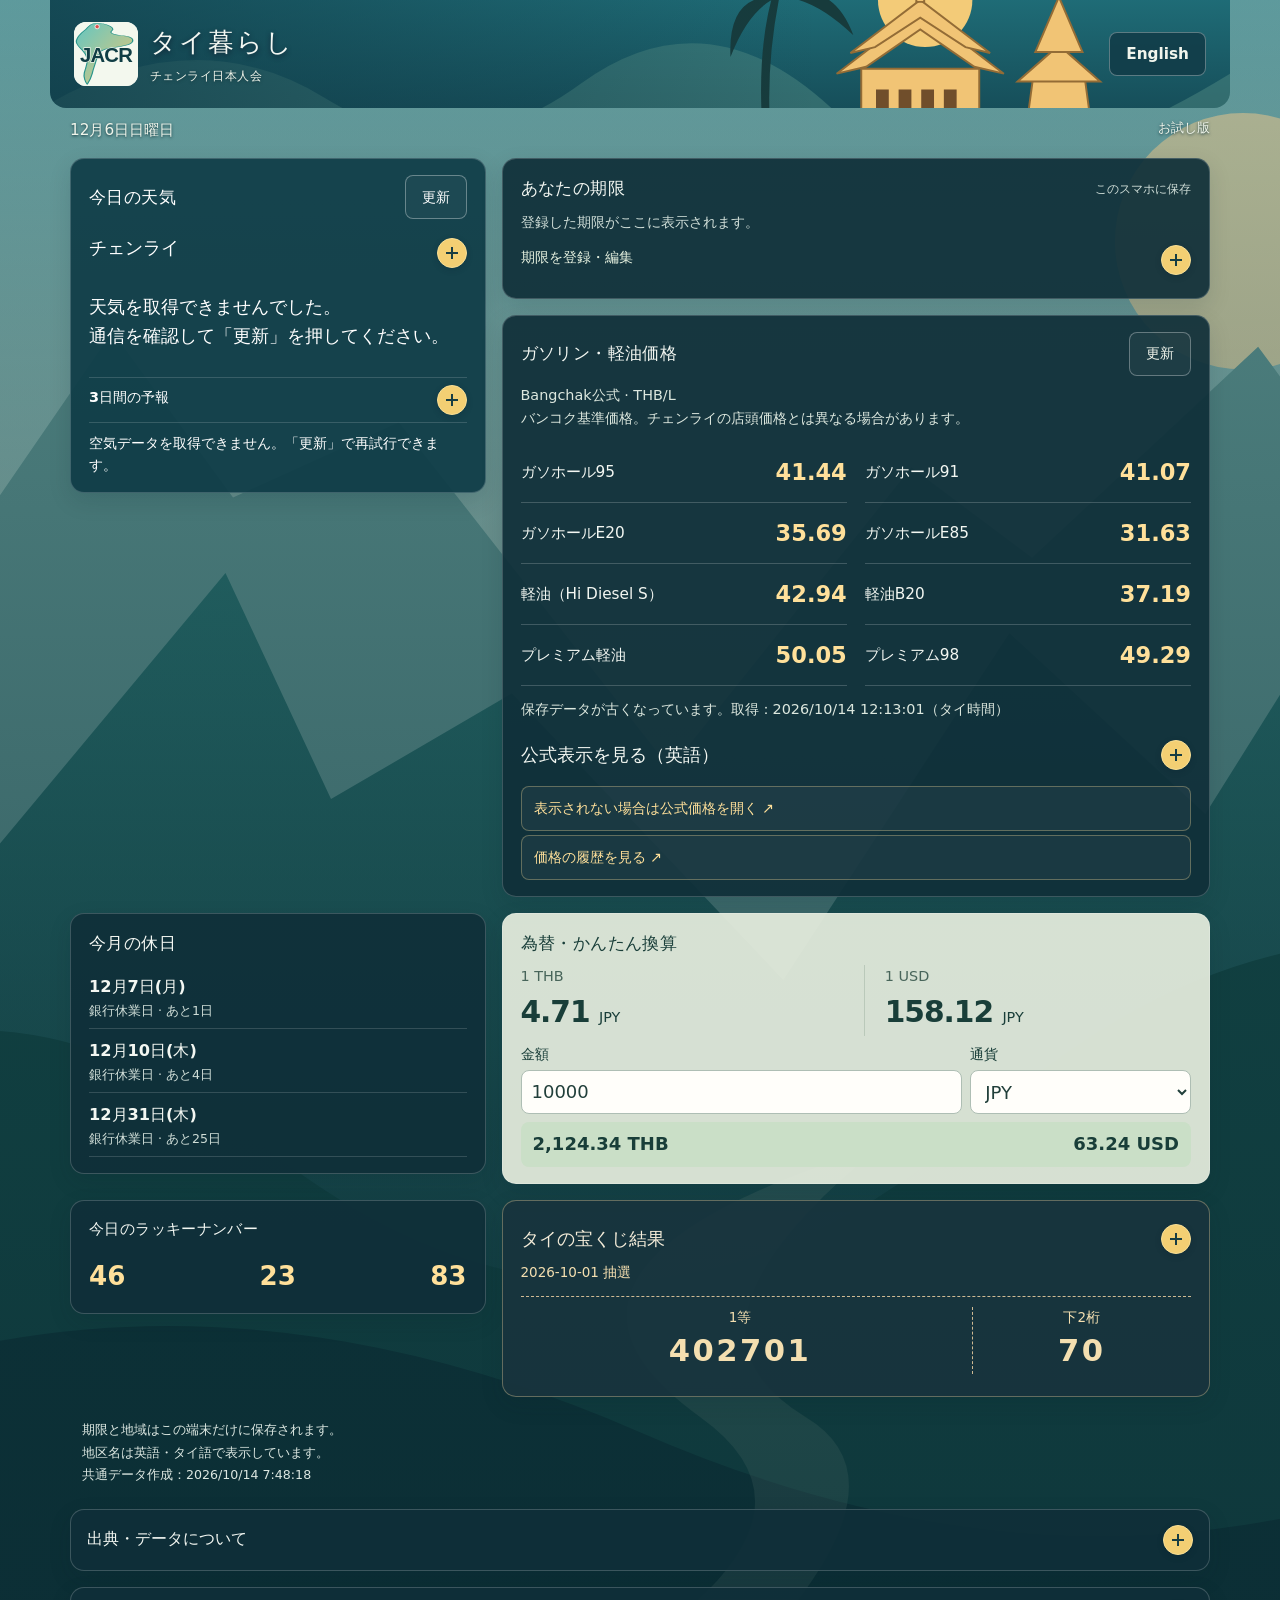
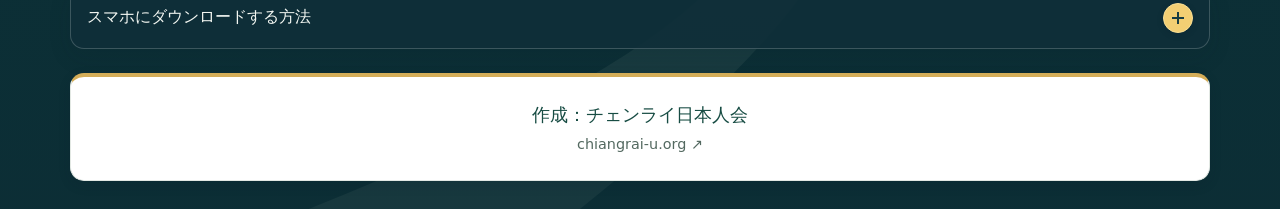
==== commit 86df6b83: "API取得方式に切り替え" ====
--- a/docs/index.html
+++ b/docs/index.html
@@ -1 +1 @@
-<!doctype html><html lang="ja"><head><meta charset="utf-8"><meta name="viewport" content="width=device-width,initial-scale=1"><meta name="theme-color" content="#135d66"><meta name="description" content="タイの天気、為替、生活の期限を一画面で。日本語と英語に対応。"><title>タイ暮らし | チェンライ日本人会</title><link rel="manifest" href="manifest.webmanifest"><link rel="icon" href="icon-192.png"><link rel="apple-touch-icon" href="icon-192.png"><link rel="stylesheet" href="style.css?v=20261014-fuel-layout"></head><body><header class="thai-header"><div class="brand"><img src="jacr.svg" alt="チェンライ日本人会" width="48" height="48"><div><h1 id="brand">タイ暮らし</h1><span>チェンライ日本人会</span></div></div><button id="language" class="lang" aria-label="Switch language">English</button></header><main><div class="dayline"><span id="today"></span><span class="prototype" data-i="prototype">お試し版</span></div><section class="weather card"><div class="section-head"><span class="asset-icon asset-weather" aria-hidden="true"></span><h2 data-i="weather">今日の天気</h2><button id="refresh" class="small" data-i="refresh">更新</button></div><details class="location-settings"><summary id="location-heading">地域を変更</summary><div class="location"><label><span data-i="province">県</span><select id="province"></select></label><label><span data-i="district">地区（郡・区）</span><select id="district"></select></label></div></details><div id="weather-result" aria-live="polite"></div><details class="forecast-settings"><summary data-i="forecast">3日間の予報</summary><div id="forecast"></div><div id="air-source"></div></details><div id="air" aria-live="polite"></div><p class="source"><span data-i="model">予報モデルに基づく天気</span></p></section><section class="card deadlines"><div class="section-head"><span class="asset-icon asset-date" aria-hidden="true"></span><h2 data-i="deadlines">あなたの期限</h2><span class="chip" data-i="local">このスマホに保存</span></div><div id="deadline-list" aria-live="polite"></div><details class="deadline-settings"><summary id="deadline-edit-title">期限を登録・編集</summary><div id="deadline-editor"></div></details></section><section class="card fuel"><div class="section-head"><h2>ガソリン・軽油価格</h2><button id="fuel-refresh" type="button" class="small">更新</button></div><p class="fuel-note">Bangchak公式 · THB/L<br>バンコク基準価格。チェンライの店頭価格とは異なる場合があります。</p><details open><summary>価格一覧（英語）</summary><iframe id="fuel-frame" title="Bangchak公式の燃料価格一覧" src="https://oil-price.bangchak.co.th/BcpOilPrice1/en" width="320" height="875" referrerpolicy="no-referrer"></iframe></details><p class="fuel-links"><a href="https://oil-price.bangchak.co.th/BcpOilPrice1/en" target="_blank" rel="noopener noreferrer">表示されない場合は公式価格を開く ↗</a><a href="https://www.bangchak.co.th/th/oilprice/historical" target="_blank" rel="noopener noreferrer">価格の履歴を見る ↗</a></p></section><section class="card exchange"><div class="section-head"><span class="asset-icon asset-fx" aria-hidden="true"></span><h2 data-i="exchange">為替・かんたん換算</h2><span class="sample" hidden data-i="sample">サンプル</span></div><div class="rategrid"><div><span>1 THB</span><strong id="rate-jpy">—</strong></div><div><span>1 USD</span><strong id="rate-thb">—</strong></div></div><div class="convert"><label><span data-i="amount">金額</span><input id="amount" type="number" min="0" step="any" value="10000" inputmode="decimal"></label><label><span data-i="currency">通貨</span><select id="currency"><option>THB</option><option selected>JPY</option><option>USD</option></select></label></div><div id="conversion" aria-live="polite"></div></section><section class="card holidays"><div class="section-head"><span class="asset-icon asset-holiday" aria-hidden="true"></span><h2 id="holiday-heading">タイの休日</h2></div><div id="holiday-list"></div></section><section class="card lucky"><div class="section-head"><span class="asset-icon asset-lucky" aria-hidden="true"></span><h2 data-i="lucky">今日のラッキーナンバー</h2><span class="sample" hidden data-i="sample">サンプル</span></div><div class="numbers" id="lucky-numbers">データ更新中…</div></section><details class="card guide lotto"><summary><span id="lotto-heading">タイの宝くじ結果</span><span id="lotto-summary" class="lotto-summary">結果を読み込み中…</span></summary><form id="lotto-check-form" class="ticket-check"><label for="lotto-ticket" id="lotto-ticket-label">自分の6桁の番号</label><input id="lotto-ticket" type="text" inputmode="numeric" autocomplete="off" maxlength="6" placeholder="例：012345"><button type="submit" id="lotto-check-button">番号を確認</button><p id="lotto-check-result" role="status" aria-live="polite"></p></form><div id="lotto-grid" class="lotto-grid"></div><details class="lotto-all"><summary id="lotto-all-title">2〜5等の番号をすべて見る</summary><div id="lotto-all-list"></div></details><p id="lotto-status" role="status" aria-live="polite"></p><button id="lotto-refresh" type="button">結果を更新</button><div class="lotto-links"><a id="lotto-pdf" hidden target="_blank" rel="noopener">公式結果PDF</a><a id="lotto-official" href="https://www.glo.or.th/" target="_blank" rel="noopener">公式サイトで最新結果を見る</a></div></details><footer><span data-i="privacy">期限と地域はこの端末だけに保存されます。</span><span data-i="regionnote">地区名は英語・タイ語で表示しています。</span><span id="daily-status" role="status" aria-live="polite">データ更新中…</span></footer><details class="card guide sources"><summary data-i="sources">出典・データについて</summary><ul><li>天気：<a href="https://open-meteo.com/" target="_blank" rel="noopener">Open-Meteo</a></li><li>PM2.5・AQI：<a href="https://open-meteo.com/en/docs/air-quality-api" target="_blank" rel="noopener">Open-Meteo / CAMS</a></li><li>為替：<a href="https://frankfurter.dev/" target="_blank" rel="noopener">Frankfurter / ECB</a></li><li>銀行休日：<a href="https://www.bot.or.th/en/financial-institutions-holiday.html" target="_blank" rel="noopener">Bank of Thailand</a></li><li>宝くじ結果：<a href="https://www.glo.or.th/" target="_blank" rel="noopener">Government Lottery Office (GLO)</a></li><li>地域データ：<a href="https://github.com/kongvut/thai-province-data" target="_blank" rel="noopener">Thai province data</a></li></ul></details><details class="card guide"><summary data-i="install">スマホにダウンロードする方法</summary><p data-i="installhelp">iPhone・iPad：Safariの共有ボタン →「ホーム画面に追加」。Android：Chromeのメニュー →「ホーム画面に追加」または「アプリをインストール」。</p></details><div class="creator-credit"><a href="https://chiangrai-u.org/" target="_blank" rel="noopener noreferrer">作成：チェンライ日本人会<span>chiangrai-u.org ↗</span></a></div></main><div id="toast" role="status"></div><script src="config.js"></script><script src="app.js?v=20261006-bangkok"></script><script type="module" src="lotto.mjs"></script><script src="fuel.js"></script></body></html>
+<!doctype html><html lang="ja"><head><meta charset="utf-8"><meta name="viewport" content="width=device-width,initial-scale=1"><meta name="theme-color" content="#135d66"><meta name="description" content="タイの天気、為替、生活の期限を一画面で。日本語と英語に対応。"><title>タイ暮らし | チェンライ日本人会</title><link rel="manifest" href="manifest.webmanifest"><link rel="icon" href="icon-192.png"><link rel="apple-touch-icon" href="icon-192.png"><link rel="stylesheet" href="style.css?v=20261014-fuel-json"></head><body><header class="thai-header"><div class="brand"><img src="jacr.svg" alt="チェンライ日本人会" width="48" height="48"><div><h1 id="brand">タイ暮らし</h1><span>チェンライ日本人会</span></div></div><button id="language" class="lang" aria-label="Switch language">English</button></header><main><div class="dayline"><span id="today"></span><span class="prototype" data-i="prototype">お試し版</span></div><section class="weather card"><div class="section-head"><span class="asset-icon asset-weather" aria-hidden="true"></span><h2 data-i="weather">今日の天気</h2><button id="refresh" class="small" data-i="refresh">更新</button></div><details class="location-settings"><summary id="location-heading">地域を変更</summary><div class="location"><label><span data-i="province">県</span><select id="province"></select></label><label><span data-i="district">地区（郡・区）</span><select id="district"></select></label></div></details><div id="weather-result" aria-live="polite"></div><details class="forecast-settings"><summary data-i="forecast">3日間の予報</summary><div id="forecast"></div><div id="air-source"></div></details><div id="air" aria-live="polite"></div><p class="source"><span data-i="model">予報モデルに基づく天気</span></p></section><section class="card deadlines"><div class="section-head"><span class="asset-icon asset-date" aria-hidden="true"></span><h2 data-i="deadlines">あなたの期限</h2><span class="chip" data-i="local">このスマホに保存</span></div><div id="deadline-list" aria-live="polite"></div><details class="deadline-settings"><summary id="deadline-edit-title">期限を登録・編集</summary><div id="deadline-editor"></div></details></section><section class="card fuel"><div class="section-head"><h2>ガソリン・軽油価格</h2><button id="fuel-refresh" type="button" class="small">更新</button></div><p class="fuel-note">Bangchak公式 · THB/L<br>バンコク基準価格。チェンライの店頭価格とは異なる場合があります。</p><div id="fuel-list" class="fuel-list"></div><p id="fuel-status" class="fuel-note" role="status"></p><details id="fuel-official"><summary>公式表示を見る（英語）</summary><iframe id="fuel-frame" title="Bangchak公式の燃料価格一覧" data-src="https://oil-price.bangchak.co.th/BcpOilPrice1/en" width="320" height="875" referrerpolicy="no-referrer"></iframe></details><p class="fuel-links"><a href="https://oil-price.bangchak.co.th/BcpOilPrice1/en" target="_blank" rel="noopener noreferrer">表示されない場合は公式価格を開く ↗</a><a href="https://www.bangchak.co.th/th/oilprice/historical" target="_blank" rel="noopener noreferrer">価格の履歴を見る ↗</a></p></section><section class="card exchange"><div class="section-head"><span class="asset-icon asset-fx" aria-hidden="true"></span><h2 data-i="exchange">為替・かんたん換算</h2><span class="sample" hidden data-i="sample">サンプル</span></div><div class="rategrid"><div><span>1 THB</span><strong id="rate-jpy">—</strong></div><div><span>1 USD</span><strong id="rate-thb">—</strong></div></div><div class="convert"><label><span data-i="amount">金額</span><input id="amount" type="number" min="0" step="any" value="10000" inputmode="decimal"></label><label><span data-i="currency">通貨</span><select id="currency"><option>THB</option><option selected>JPY</option><option>USD</option></select></label></div><div id="conversion" aria-live="polite"></div></section><section class="card holidays"><div class="section-head"><span class="asset-icon asset-holiday" aria-hidden="true"></span><h2 id="holiday-heading">タイの休日</h2></div><div id="holiday-list"></div></section><section class="card lucky"><div class="section-head"><span class="asset-icon asset-lucky" aria-hidden="true"></span><h2 data-i="lucky">今日のラッキーナンバー</h2><span class="sample" hidden data-i="sample">サンプル</span></div><div class="numbers" id="lucky-numbers">データ更新中…</div></section><details class="card guide lotto"><summary><span id="lotto-heading">タイの宝くじ結果</span><span id="lotto-summary" class="lotto-summary">結果を読み込み中…</span></summary><form id="lotto-check-form" class="ticket-check"><label for="lotto-ticket" id="lotto-ticket-label">自分の6桁の番号</label><input id="lotto-ticket" type="text" inputmode="numeric" autocomplete="off" maxlength="6" placeholder="例：012345"><button type="submit" id="lotto-check-button">番号を確認</button><p id="lotto-check-result" role="status" aria-live="polite"></p></form><div id="lotto-grid" class="lotto-grid"></div><details class="lotto-all"><summary id="lotto-all-title">2〜5等の番号をすべて見る</summary><div id="lotto-all-list"></div></details><p id="lotto-status" role="status" aria-live="polite"></p><button id="lotto-refresh" type="button">結果を更新</button><div class="lotto-links"><a id="lotto-pdf" hidden target="_blank" rel="noopener">公式結果PDF</a><a id="lotto-official" href="https://www.glo.or.th/" target="_blank" rel="noopener">公式サイトで最新結果を見る</a></div></details><footer><span data-i="privacy">期限と地域はこの端末だけに保存されます。</span><span data-i="regionnote">地区名は英語・タイ語で表示しています。</span><span id="daily-status" role="status" aria-live="polite">データ更新中…</span></footer><details class="card guide sources"><summary data-i="sources">出典・データについて</summary><ul><li>天気：<a href="https://open-meteo.com/" target="_blank" rel="noopener">Open-Meteo</a></li><li>PM2.5・AQI：<a href="https://open-meteo.com/en/docs/air-quality-api" target="_blank" rel="noopener">Open-Meteo / CAMS</a></li><li>為替：<a href="https://frankfurter.dev/" target="_blank" rel="noopener">Frankfurter / ECB</a></li><li>銀行休日：<a href="https://www.bot.or.th/en/financial-institutions-holiday.html" target="_blank" rel="noopener">Bank of Thailand</a></li><li>宝くじ結果：<a href="https://www.glo.or.th/" target="_blank" rel="noopener">Government Lottery Office (GLO)</a></li><li>地域データ：<a href="https://github.com/kongvut/thai-province-data" target="_blank" rel="noopener">Thai province data</a></li></ul></details><details class="card guide"><summary data-i="install">スマホにダウンロードする方法</summary><p data-i="installhelp">iPhone・iPad：Safariの共有ボタン →「ホーム画面に追加」。Android：Chromeのメニュー →「ホーム画面に追加」または「アプリをインストール」。</p></details><div class="creator-credit"><a href="https://chiangrai-u.org/" target="_blank" rel="noopener noreferrer">作成：チェンライ日本人会<span>chiangrai-u.org ↗</span></a></div></main><div id="toast" role="status"></div><script src="config.js"></script><script src="app.js?v=20261006-bangkok"></script><script type="module" src="lotto.mjs"></script><script src="fuel.js?v=20261014-json"></script></body></html>
--- a/docs/style.css
+++ b/docs/style.css
@@ -37,3 +37,4 @@
 
 .card.fuel{grid-column:1/-1;width:100%;min-width:0}.fuel-note{font-size:.8rem;line-height:1.6;margin:6px 0 12px;color:#dde8df}.fuel iframe{display:block;width:320px;max-width:100%;height:875px;border:0;background:#fff;margin:8px auto;border-radius:8px}.fuel-links{display:flex;flex-wrap:wrap;gap:4px 16px;margin:8px 0 0}.fuel-links a,.fuel-links a:visited{display:block;padding:10px 12px;min-height:44px;color:#ffe09a;background:#ffffff0b;border:1px solid #ffe09a50;border-radius:8px;font-size:.8rem;text-decoration:none;overflow-wrap:anywhere}.fuel-links a:hover{background:#ffffff18;text-decoration:underline}.fuel-links{flex-direction:column}.fuel .section-head h2{min-width:0}.fuel details{min-width:0}
 @media(min-width:800px){.card.fuel{grid-column:2/4;grid-row:3}.exchange{grid-column:2/4;grid-row:4}.holidays{grid-column:1;grid-row:4}.lucky{grid-column:1;grid-row:5}.lotto{grid-column:2/4;grid-row:5}}
+.fuel-list{display:grid;grid-template-columns:1fr 1fr;gap:0 18px;margin:12px 0}.fuel-row{display:flex;align-items:center;justify-content:space-between;gap:10px;padding:12px 0;border-bottom:1px solid #ffffff30}.fuel-row span{font-size:.85rem}.fuel-row strong{font-size:1.25rem;font-variant-numeric:tabular-nums;color:#ffe09a;white-space:nowrap}@media(max-width:599px){.fuel-list{grid-template-columns:1fr}.fuel-row{padding:9px 0}}
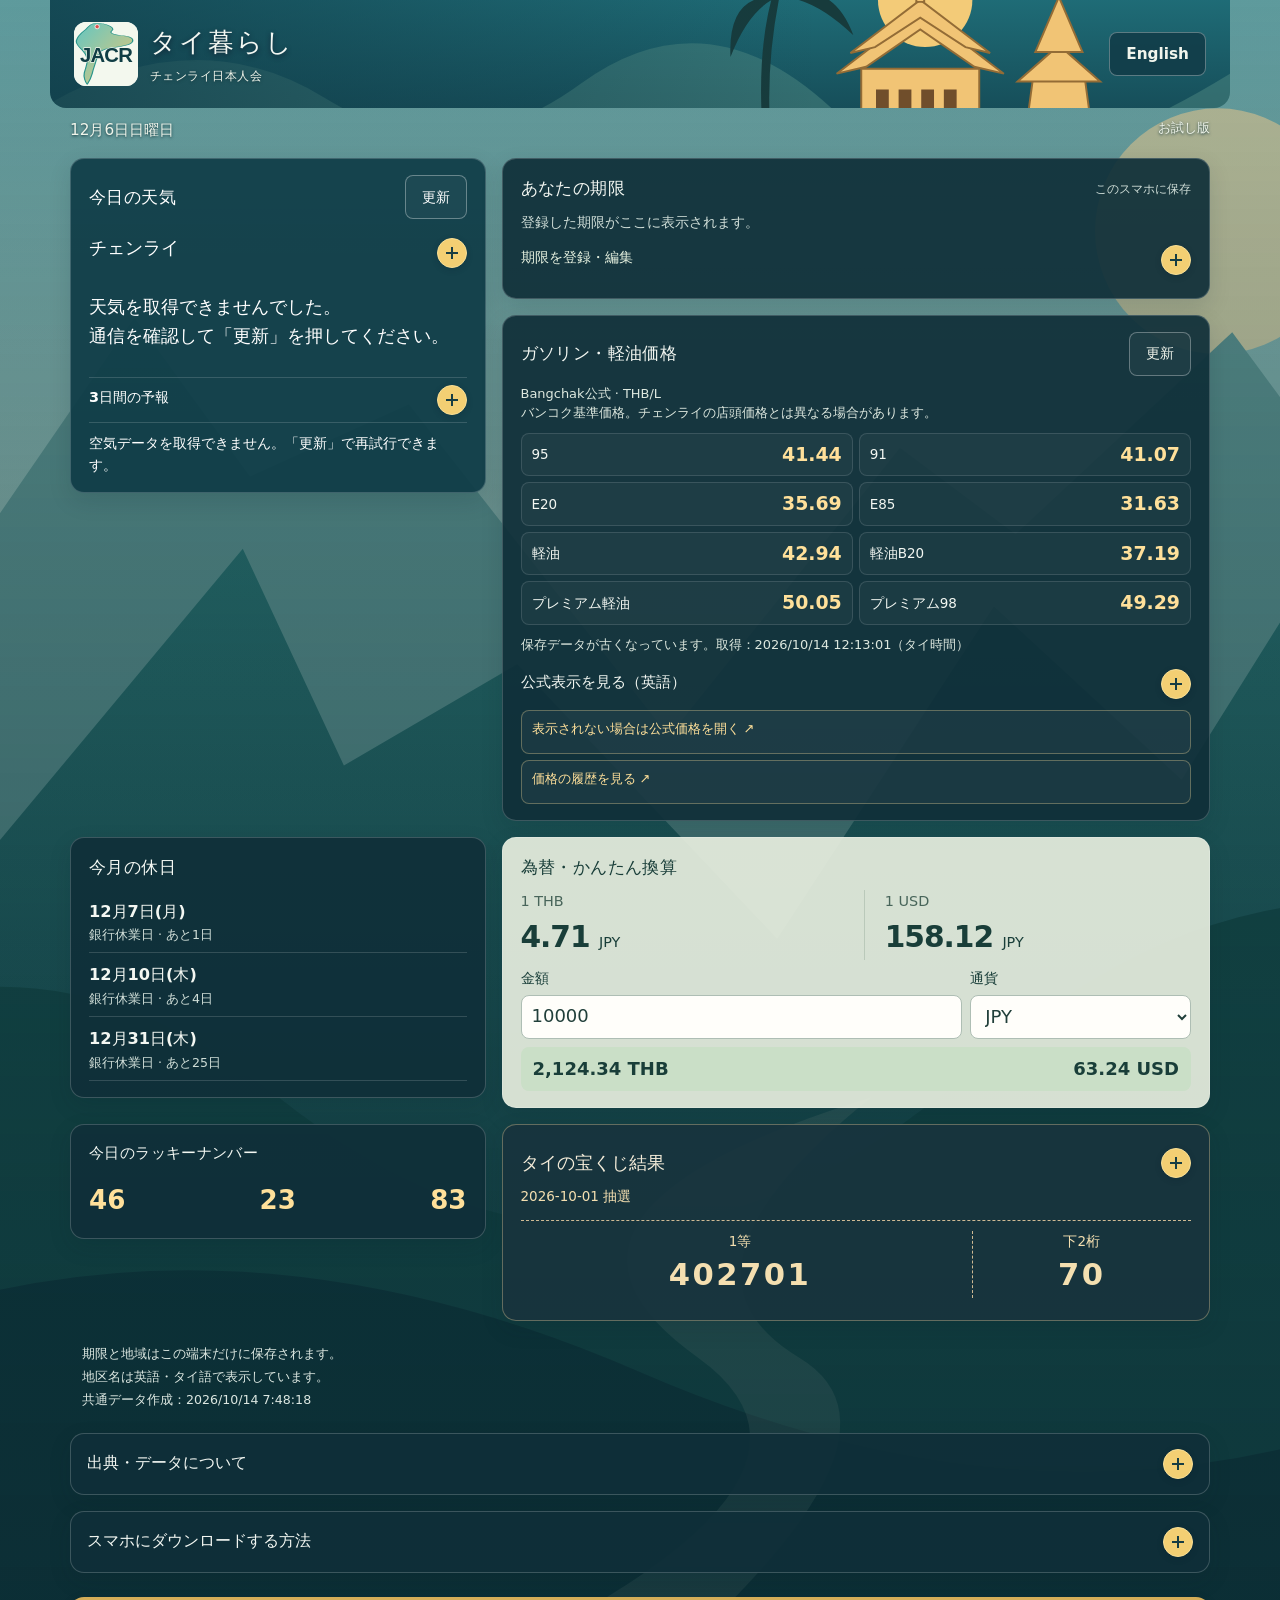
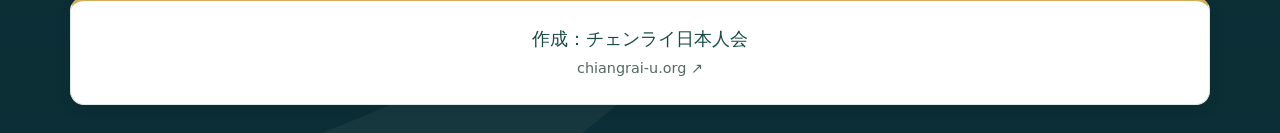
==== commit 98255c06: "燃料価格を2列×4段のコンパクトなカードに変更" ====
--- a/docs/index.html
+++ b/docs/index.html
@@ -1 +1 @@
-<!doctype html><html lang="ja"><head><meta charset="utf-8"><meta name="viewport" content="width=device-width,initial-scale=1"><meta name="theme-color" content="#135d66"><meta name="description" content="タイの天気、為替、生活の期限を一画面で。日本語と英語に対応。"><title>タイ暮らし | チェンライ日本人会</title><link rel="manifest" href="manifest.webmanifest"><link rel="icon" href="icon-192.png"><link rel="apple-touch-icon" href="icon-192.png"><link rel="stylesheet" href="style.css?v=20261014-fuel-json"></head><body><header class="thai-header"><div class="brand"><img src="jacr.svg" alt="チェンライ日本人会" width="48" height="48"><div><h1 id="brand">タイ暮らし</h1><span>チェンライ日本人会</span></div></div><button id="language" class="lang" aria-label="Switch language">English</button></header><main><div class="dayline"><span id="today"></span><span class="prototype" data-i="prototype">お試し版</span></div><section class="weather card"><div class="section-head"><span class="asset-icon asset-weather" aria-hidden="true"></span><h2 data-i="weather">今日の天気</h2><button id="refresh" class="small" data-i="refresh">更新</button></div><details class="location-settings"><summary id="location-heading">地域を変更</summary><div class="location"><label><span data-i="province">県</span><select id="province"></select></label><label><span data-i="district">地区（郡・区）</span><select id="district"></select></label></div></details><div id="weather-result" aria-live="polite"></div><details class="forecast-settings"><summary data-i="forecast">3日間の予報</summary><div id="forecast"></div><div id="air-source"></div></details><div id="air" aria-live="polite"></div><p class="source"><span data-i="model">予報モデルに基づく天気</span></p></section><section class="card deadlines"><div class="section-head"><span class="asset-icon asset-date" aria-hidden="true"></span><h2 data-i="deadlines">あなたの期限</h2><span class="chip" data-i="local">このスマホに保存</span></div><div id="deadline-list" aria-live="polite"></div><details class="deadline-settings"><summary id="deadline-edit-title">期限を登録・編集</summary><div id="deadline-editor"></div></details></section><section class="card fuel"><div class="section-head"><h2>ガソリン・軽油価格</h2><button id="fuel-refresh" type="button" class="small">更新</button></div><p class="fuel-note">Bangchak公式 · THB/L<br>バンコク基準価格。チェンライの店頭価格とは異なる場合があります。</p><div id="fuel-list" class="fuel-list"></div><p id="fuel-status" class="fuel-note" role="status"></p><details id="fuel-official"><summary>公式表示を見る（英語）</summary><iframe id="fuel-frame" title="Bangchak公式の燃料価格一覧" data-src="https://oil-price.bangchak.co.th/BcpOilPrice1/en" width="320" height="875" referrerpolicy="no-referrer"></iframe></details><p class="fuel-links"><a href="https://oil-price.bangchak.co.th/BcpOilPrice1/en" target="_blank" rel="noopener noreferrer">表示されない場合は公式価格を開く ↗</a><a href="https://www.bangchak.co.th/th/oilprice/historical" target="_blank" rel="noopener noreferrer">価格の履歴を見る ↗</a></p></section><section class="card exchange"><div class="section-head"><span class="asset-icon asset-fx" aria-hidden="true"></span><h2 data-i="exchange">為替・かんたん換算</h2><span class="sample" hidden data-i="sample">サンプル</span></div><div class="rategrid"><div><span>1 THB</span><strong id="rate-jpy">—</strong></div><div><span>1 USD</span><strong id="rate-thb">—</strong></div></div><div class="convert"><label><span data-i="amount">金額</span><input id="amount" type="number" min="0" step="any" value="10000" inputmode="decimal"></label><label><span data-i="currency">通貨</span><select id="currency"><option>THB</option><option selected>JPY</option><option>USD</option></select></label></div><div id="conversion" aria-live="polite"></div></section><section class="card holidays"><div class="section-head"><span class="asset-icon asset-holiday" aria-hidden="true"></span><h2 id="holiday-heading">タイの休日</h2></div><div id="holiday-list"></div></section><section class="card lucky"><div class="section-head"><span class="asset-icon asset-lucky" aria-hidden="true"></span><h2 data-i="lucky">今日のラッキーナンバー</h2><span class="sample" hidden data-i="sample">サンプル</span></div><div class="numbers" id="lucky-numbers">データ更新中…</div></section><details class="card guide lotto"><summary><span id="lotto-heading">タイの宝くじ結果</span><span id="lotto-summary" class="lotto-summary">結果を読み込み中…</span></summary><form id="lotto-check-form" class="ticket-check"><label for="lotto-ticket" id="lotto-ticket-label">自分の6桁の番号</label><input id="lotto-ticket" type="text" inputmode="numeric" autocomplete="off" maxlength="6" placeholder="例：012345"><button type="submit" id="lotto-check-button">番号を確認</button><p id="lotto-check-result" role="status" aria-live="polite"></p></form><div id="lotto-grid" class="lotto-grid"></div><details class="lotto-all"><summary id="lotto-all-title">2〜5等の番号をすべて見る</summary><div id="lotto-all-list"></div></details><p id="lotto-status" role="status" aria-live="polite"></p><button id="lotto-refresh" type="button">結果を更新</button><div class="lotto-links"><a id="lotto-pdf" hidden target="_blank" rel="noopener">公式結果PDF</a><a id="lotto-official" href="https://www.glo.or.th/" target="_blank" rel="noopener">公式サイトで最新結果を見る</a></div></details><footer><span data-i="privacy">期限と地域はこの端末だけに保存されます。</span><span data-i="regionnote">地区名は英語・タイ語で表示しています。</span><span id="daily-status" role="status" aria-live="polite">データ更新中…</span></footer><details class="card guide sources"><summary data-i="sources">出典・データについて</summary><ul><li>天気：<a href="https://open-meteo.com/" target="_blank" rel="noopener">Open-Meteo</a></li><li>PM2.5・AQI：<a href="https://open-meteo.com/en/docs/air-quality-api" target="_blank" rel="noopener">Open-Meteo / CAMS</a></li><li>為替：<a href="https://frankfurter.dev/" target="_blank" rel="noopener">Frankfurter / ECB</a></li><li>銀行休日：<a href="https://www.bot.or.th/en/financial-institutions-holiday.html" target="_blank" rel="noopener">Bank of Thailand</a></li><li>宝くじ結果：<a href="https://www.glo.or.th/" target="_blank" rel="noopener">Government Lottery Office (GLO)</a></li><li>地域データ：<a href="https://github.com/kongvut/thai-province-data" target="_blank" rel="noopener">Thai province data</a></li></ul></details><details class="card guide"><summary data-i="install">スマホにダウンロードする方法</summary><p data-i="installhelp">iPhone・iPad：Safariの共有ボタン →「ホーム画面に追加」。Android：Chromeのメニュー →「ホーム画面に追加」または「アプリをインストール」。</p></details><div class="creator-credit"><a href="https://chiangrai-u.org/" target="_blank" rel="noopener noreferrer">作成：チェンライ日本人会<span>chiangrai-u.org ↗</span></a></div></main><div id="toast" role="status"></div><script src="config.js"></script><script src="app.js?v=20261006-bangkok"></script><script type="module" src="lotto.mjs"></script><script src="fuel.js?v=20261014-json"></script></body></html>
+<!doctype html><html lang="ja"><head><meta charset="utf-8"><meta name="viewport" content="width=device-width,initial-scale=1"><meta name="theme-color" content="#135d66"><meta name="description" content="タイの天気、為替、生活の期限を一画面で。日本語と英語に対応。"><title>タイ暮らし | チェンライ日本人会</title><link rel="manifest" href="manifest.webmanifest"><link rel="icon" href="icon-192.png"><link rel="apple-touch-icon" href="icon-192.png"><link rel="stylesheet" href="style.css?v=20261014-fuel-compact"></head><body><header class="thai-header"><div class="brand"><img src="jacr.svg" alt="チェンライ日本人会" width="48" height="48"><div><h1 id="brand">タイ暮らし</h1><span>チェンライ日本人会</span></div></div><button id="language" class="lang" aria-label="Switch language">English</button></header><main><div class="dayline"><span id="today"></span><span class="prototype" data-i="prototype">お試し版</span></div><section class="weather card"><div class="section-head"><span class="asset-icon asset-weather" aria-hidden="true"></span><h2 data-i="weather">今日の天気</h2><button id="refresh" class="small" data-i="refresh">更新</button></div><details class="location-settings"><summary id="location-heading">地域を変更</summary><div class="location"><label><span data-i="province">県</span><select id="province"></select></label><label><span data-i="district">地区（郡・区）</span><select id="district"></select></label></div></details><div id="weather-result" aria-live="polite"></div><details class="forecast-settings"><summary data-i="forecast">3日間の予報</summary><div id="forecast"></div><div id="air-source"></div></details><div id="air" aria-live="polite"></div><p class="source"><span data-i="model">予報モデルに基づく天気</span></p></section><section class="card deadlines"><div class="section-head"><span class="asset-icon asset-date" aria-hidden="true"></span><h2 data-i="deadlines">あなたの期限</h2><span class="chip" data-i="local">このスマホに保存</span></div><div id="deadline-list" aria-live="polite"></div><details class="deadline-settings"><summary id="deadline-edit-title">期限を登録・編集</summary><div id="deadline-editor"></div></details></section><section class="card fuel"><div class="section-head"><h2>ガソリン・軽油価格</h2><button id="fuel-refresh" type="button" class="small">更新</button></div><p class="fuel-note">Bangchak公式 · THB/L<br>バンコク基準価格。チェンライの店頭価格とは異なる場合があります。</p><div id="fuel-list" class="fuel-list"></div><p id="fuel-status" class="fuel-note" role="status"></p><details id="fuel-official"><summary>公式表示を見る（英語）</summary><iframe id="fuel-frame" title="Bangchak公式の燃料価格一覧" data-src="https://oil-price.bangchak.co.th/BcpOilPrice1/en" width="320" height="875" referrerpolicy="no-referrer"></iframe></details><p class="fuel-links"><a href="https://oil-price.bangchak.co.th/BcpOilPrice1/en" target="_blank" rel="noopener noreferrer">表示されない場合は公式価格を開く ↗</a><a href="https://www.bangchak.co.th/th/oilprice/historical" target="_blank" rel="noopener noreferrer">価格の履歴を見る ↗</a></p></section><section class="card exchange"><div class="section-head"><span class="asset-icon asset-fx" aria-hidden="true"></span><h2 data-i="exchange">為替・かんたん換算</h2><span class="sample" hidden data-i="sample">サンプル</span></div><div class="rategrid"><div><span>1 THB</span><strong id="rate-jpy">—</strong></div><div><span>1 USD</span><strong id="rate-thb">—</strong></div></div><div class="convert"><label><span data-i="amount">金額</span><input id="amount" type="number" min="0" step="any" value="10000" inputmode="decimal"></label><label><span data-i="currency">通貨</span><select id="currency"><option>THB</option><option selected>JPY</option><option>USD</option></select></label></div><div id="conversion" aria-live="polite"></div></section><section class="card holidays"><div class="section-head"><span class="asset-icon asset-holiday" aria-hidden="true"></span><h2 id="holiday-heading">タイの休日</h2></div><div id="holiday-list"></div></section><section class="card lucky"><div class="section-head"><span class="asset-icon asset-lucky" aria-hidden="true"></span><h2 data-i="lucky">今日のラッキーナンバー</h2><span class="sample" hidden data-i="sample">サンプル</span></div><div class="numbers" id="lucky-numbers">データ更新中…</div></section><details class="card guide lotto"><summary><span id="lotto-heading">タイの宝くじ結果</span><span id="lotto-summary" class="lotto-summary">結果を読み込み中…</span></summary><form id="lotto-check-form" class="ticket-check"><label for="lotto-ticket" id="lotto-ticket-label">自分の6桁の番号</label><input id="lotto-ticket" type="text" inputmode="numeric" autocomplete="off" maxlength="6" placeholder="例：012345"><button type="submit" id="lotto-check-button">番号を確認</button><p id="lotto-check-result" role="status" aria-live="polite"></p></form><div id="lotto-grid" class="lotto-grid"></div><details class="lotto-all"><summary id="lotto-all-title">2〜5等の番号をすべて見る</summary><div id="lotto-all-list"></div></details><p id="lotto-status" role="status" aria-live="polite"></p><button id="lotto-refresh" type="button">結果を更新</button><div class="lotto-links"><a id="lotto-pdf" hidden target="_blank" rel="noopener">公式結果PDF</a><a id="lotto-official" href="https://www.glo.or.th/" target="_blank" rel="noopener">公式サイトで最新結果を見る</a></div></details><footer><span data-i="privacy">期限と地域はこの端末だけに保存されます。</span><span data-i="regionnote">地区名は英語・タイ語で表示しています。</span><span id="daily-status" role="status" aria-live="polite">データ更新中…</span></footer><details class="card guide sources"><summary data-i="sources">出典・データについて</summary><ul><li>天気：<a href="https://open-meteo.com/" target="_blank" rel="noopener">Open-Meteo</a></li><li>PM2.5・AQI：<a href="https://open-meteo.com/en/docs/air-quality-api" target="_blank" rel="noopener">Open-Meteo / CAMS</a></li><li>為替：<a href="https://frankfurter.dev/" target="_blank" rel="noopener">Frankfurter / ECB</a></li><li>銀行休日：<a href="https://www.bot.or.th/en/financial-institutions-holiday.html" target="_blank" rel="noopener">Bank of Thailand</a></li><li>宝くじ結果：<a href="https://www.glo.or.th/" target="_blank" rel="noopener">Government Lottery Office (GLO)</a></li><li>地域データ：<a href="https://github.com/kongvut/thai-province-data" target="_blank" rel="noopener">Thai province data</a></li></ul></details><details class="card guide"><summary data-i="install">スマホにダウンロードする方法</summary><p data-i="installhelp">iPhone・iPad：Safariの共有ボタン →「ホーム画面に追加」。Android：Chromeのメニュー →「ホーム画面に追加」または「アプリをインストール」。</p></details><div class="creator-credit"><a href="https://chiangrai-u.org/" target="_blank" rel="noopener noreferrer">作成：チェンライ日本人会<span>chiangrai-u.org ↗</span></a></div></main><div id="toast" role="status"></div><script src="config.js"></script><script src="app.js?v=20261006-bangkok"></script><script type="module" src="lotto.mjs"></script><script src="fuel.js?v=20261014-compact"></script></body></html>
--- a/docs/style.css
+++ b/docs/style.css
@@ -37,4 +37,4 @@
 
 .card.fuel{grid-column:1/-1;width:100%;min-width:0}.fuel-note{font-size:.8rem;line-height:1.6;margin:6px 0 12px;color:#dde8df}.fuel iframe{display:block;width:320px;max-width:100%;height:875px;border:0;background:#fff;margin:8px auto;border-radius:8px}.fuel-links{display:flex;flex-wrap:wrap;gap:4px 16px;margin:8px 0 0}.fuel-links a,.fuel-links a:visited{display:block;padding:10px 12px;min-height:44px;color:#ffe09a;background:#ffffff0b;border:1px solid #ffe09a50;border-radius:8px;font-size:.8rem;text-decoration:none;overflow-wrap:anywhere}.fuel-links a:hover{background:#ffffff18;text-decoration:underline}.fuel-links{flex-direction:column}.fuel .section-head h2{min-width:0}.fuel details{min-width:0}
 @media(min-width:800px){.card.fuel{grid-column:2/4;grid-row:3}.exchange{grid-column:2/4;grid-row:4}.holidays{grid-column:1;grid-row:4}.lucky{grid-column:1;grid-row:5}.lotto{grid-column:2/4;grid-row:5}}
-.fuel-list{display:grid;grid-template-columns:1fr 1fr;gap:0 18px;margin:12px 0}.fuel-row{display:flex;align-items:center;justify-content:space-between;gap:10px;padding:12px 0;border-bottom:1px solid #ffffff30}.fuel-row span{font-size:.85rem}.fuel-row strong{font-size:1.25rem;font-variant-numeric:tabular-nums;color:#ffe09a;white-space:nowrap}@media(max-width:599px){.fuel-list{grid-template-columns:1fr}.fuel-row{padding:9px 0}}
+.fuel-list{display:grid;grid-template-columns:repeat(2,minmax(0,1fr));gap:6px;margin:10px 0}.fuel-row{display:flex;align-items:center;justify-content:space-between;gap:6px;padding:8px 10px;min-width:0;background:#ffffff09;border:1px solid #ffffff20;border-radius:8px}.fuel-row span{font-size:.75rem;line-height:1.35;overflow-wrap:anywhere}.fuel-row strong{font-size:1.05rem;line-height:1.35;font-variant-numeric:tabular-nums;color:#ffe09a;white-space:nowrap}.fuel .fuel-note{font-size:.72rem;line-height:1.5;margin:4px 0 8px}.fuel summary{font-size:.85rem}.fuel .fuel-links{gap:6px;margin-top:4px}.fuel .fuel-links a{font-size:.72rem;padding:8px 10px}
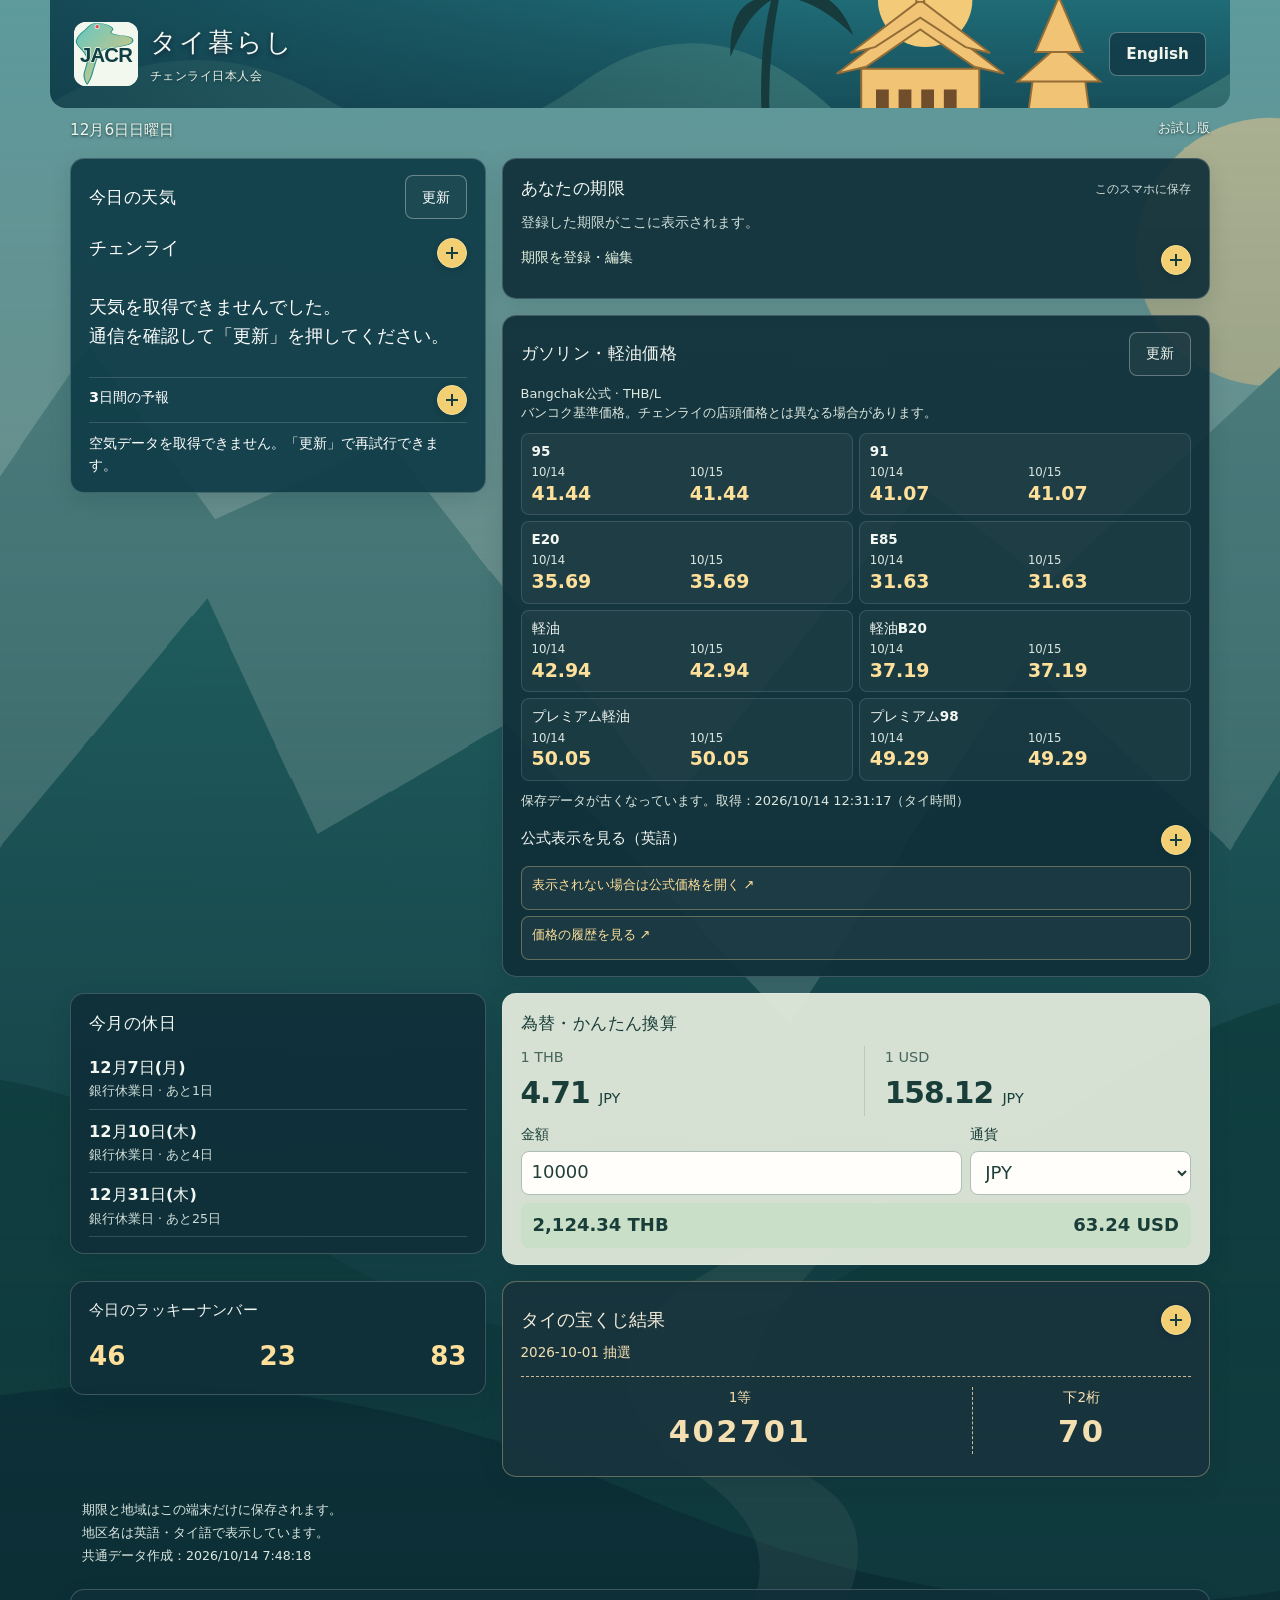
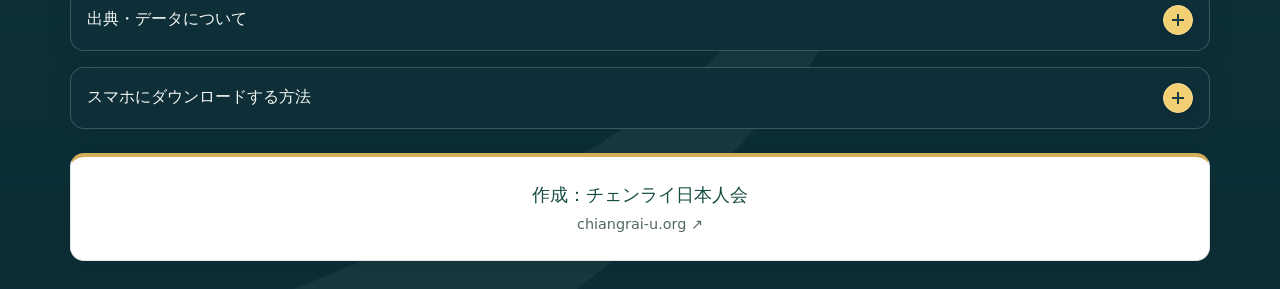
==== commit ad1d0cbb: "カード内に**「今日・明日」の価格を日付付きで並べる" ====
--- a/docs/index.html
+++ b/docs/index.html
@@ -1 +1 @@
-<!doctype html><html lang="ja"><head><meta charset="utf-8"><meta name="viewport" content="width=device-width,initial-scale=1"><meta name="theme-color" content="#135d66"><meta name="description" content="タイの天気、為替、生活の期限を一画面で。日本語と英語に対応。"><title>タイ暮らし | チェンライ日本人会</title><link rel="manifest" href="manifest.webmanifest"><link rel="icon" href="icon-192.png"><link rel="apple-touch-icon" href="icon-192.png"><link rel="stylesheet" href="style.css?v=20261014-fuel-compact"></head><body><header class="thai-header"><div class="brand"><img src="jacr.svg" alt="チェンライ日本人会" width="48" height="48"><div><h1 id="brand">タイ暮らし</h1><span>チェンライ日本人会</span></div></div><button id="language" class="lang" aria-label="Switch language">English</button></header><main><div class="dayline"><span id="today"></span><span class="prototype" data-i="prototype">お試し版</span></div><section class="weather card"><div class="section-head"><span class="asset-icon asset-weather" aria-hidden="true"></span><h2 data-i="weather">今日の天気</h2><button id="refresh" class="small" data-i="refresh">更新</button></div><details class="location-settings"><summary id="location-heading">地域を変更</summary><div class="location"><label><span data-i="province">県</span><select id="province"></select></label><label><span data-i="district">地区（郡・区）</span><select id="district"></select></label></div></details><div id="weather-result" aria-live="polite"></div><details class="forecast-settings"><summary data-i="forecast">3日間の予報</summary><div id="forecast"></div><div id="air-source"></div></details><div id="air" aria-live="polite"></div><p class="source"><span data-i="model">予報モデルに基づく天気</span></p></section><section class="card deadlines"><div class="section-head"><span class="asset-icon asset-date" aria-hidden="true"></span><h2 data-i="deadlines">あなたの期限</h2><span class="chip" data-i="local">このスマホに保存</span></div><div id="deadline-list" aria-live="polite"></div><details class="deadline-settings"><summary id="deadline-edit-title">期限を登録・編集</summary><div id="deadline-editor"></div></details></section><section class="card fuel"><div class="section-head"><h2>ガソリン・軽油価格</h2><button id="fuel-refresh" type="button" class="small">更新</button></div><p class="fuel-note">Bangchak公式 · THB/L<br>バンコク基準価格。チェンライの店頭価格とは異なる場合があります。</p><div id="fuel-list" class="fuel-list"></div><p id="fuel-status" class="fuel-note" role="status"></p><details id="fuel-official"><summary>公式表示を見る（英語）</summary><iframe id="fuel-frame" title="Bangchak公式の燃料価格一覧" data-src="https://oil-price.bangchak.co.th/BcpOilPrice1/en" width="320" height="875" referrerpolicy="no-referrer"></iframe></details><p class="fuel-links"><a href="https://oil-price.bangchak.co.th/BcpOilPrice1/en" target="_blank" rel="noopener noreferrer">表示されない場合は公式価格を開く ↗</a><a href="https://www.bangchak.co.th/th/oilprice/historical" target="_blank" rel="noopener noreferrer">価格の履歴を見る ↗</a></p></section><section class="card exchange"><div class="section-head"><span class="asset-icon asset-fx" aria-hidden="true"></span><h2 data-i="exchange">為替・かんたん換算</h2><span class="sample" hidden data-i="sample">サンプル</span></div><div class="rategrid"><div><span>1 THB</span><strong id="rate-jpy">—</strong></div><div><span>1 USD</span><strong id="rate-thb">—</strong></div></div><div class="convert"><label><span data-i="amount">金額</span><input id="amount" type="number" min="0" step="any" value="10000" inputmode="decimal"></label><label><span data-i="currency">通貨</span><select id="currency"><option>THB</option><option selected>JPY</option><option>USD</option></select></label></div><div id="conversion" aria-live="polite"></div></section><section class="card holidays"><div class="section-head"><span class="asset-icon asset-holiday" aria-hidden="true"></span><h2 id="holiday-heading">タイの休日</h2></div><div id="holiday-list"></div></section><section class="card lucky"><div class="section-head"><span class="asset-icon asset-lucky" aria-hidden="true"></span><h2 data-i="lucky">今日のラッキーナンバー</h2><span class="sample" hidden data-i="sample">サンプル</span></div><div class="numbers" id="lucky-numbers">データ更新中…</div></section><details class="card guide lotto"><summary><span id="lotto-heading">タイの宝くじ結果</span><span id="lotto-summary" class="lotto-summary">結果を読み込み中…</span></summary><form id="lotto-check-form" class="ticket-check"><label for="lotto-ticket" id="lotto-ticket-label">自分の6桁の番号</label><input id="lotto-ticket" type="text" inputmode="numeric" autocomplete="off" maxlength="6" placeholder="例：012345"><button type="submit" id="lotto-check-button">番号を確認</button><p id="lotto-check-result" role="status" aria-live="polite"></p></form><div id="lotto-grid" class="lotto-grid"></div><details class="lotto-all"><summary id="lotto-all-title">2〜5等の番号をすべて見る</summary><div id="lotto-all-list"></div></details><p id="lotto-status" role="status" aria-live="polite"></p><button id="lotto-refresh" type="button">結果を更新</button><div class="lotto-links"><a id="lotto-pdf" hidden target="_blank" rel="noopener">公式結果PDF</a><a id="lotto-official" href="https://www.glo.or.th/" target="_blank" rel="noopener">公式サイトで最新結果を見る</a></div></details><footer><span data-i="privacy">期限と地域はこの端末だけに保存されます。</span><span data-i="regionnote">地区名は英語・タイ語で表示しています。</span><span id="daily-status" role="status" aria-live="polite">データ更新中…</span></footer><details class="card guide sources"><summary data-i="sources">出典・データについて</summary><ul><li>天気：<a href="https://open-meteo.com/" target="_blank" rel="noopener">Open-Meteo</a></li><li>PM2.5・AQI：<a href="https://open-meteo.com/en/docs/air-quality-api" target="_blank" rel="noopener">Open-Meteo / CAMS</a></li><li>為替：<a href="https://frankfurter.dev/" target="_blank" rel="noopener">Frankfurter / ECB</a></li><li>銀行休日：<a href="https://www.bot.or.th/en/financial-institutions-holiday.html" target="_blank" rel="noopener">Bank of Thailand</a></li><li>宝くじ結果：<a href="https://www.glo.or.th/" target="_blank" rel="noopener">Government Lottery Office (GLO)</a></li><li>地域データ：<a href="https://github.com/kongvut/thai-province-data" target="_blank" rel="noopener">Thai province data</a></li></ul></details><details class="card guide"><summary data-i="install">スマホにダウンロードする方法</summary><p data-i="installhelp">iPhone・iPad：Safariの共有ボタン →「ホーム画面に追加」。Android：Chromeのメニュー →「ホーム画面に追加」または「アプリをインストール」。</p></details><div class="creator-credit"><a href="https://chiangrai-u.org/" target="_blank" rel="noopener noreferrer">作成：チェンライ日本人会<span>chiangrai-u.org ↗</span></a></div></main><div id="toast" role="status"></div><script src="config.js"></script><script src="app.js?v=20261006-bangkok"></script><script type="module" src="lotto.mjs"></script><script src="fuel.js?v=20261014-compact"></script></body></html>
+<!doctype html><html lang="ja"><head><meta charset="utf-8"><meta name="viewport" content="width=device-width,initial-scale=1"><meta name="theme-color" content="#135d66"><meta name="description" content="タイの天気、為替、生活の期限を一画面で。日本語と英語に対応。"><title>タイ暮らし | チェンライ日本人会</title><link rel="manifest" href="manifest.webmanifest"><link rel="icon" href="icon-192.png"><link rel="apple-touch-icon" href="icon-192.png"><link rel="stylesheet" href="style.css?v=20261014-fuel-tomorrow"></head><body><header class="thai-header"><div class="brand"><img src="jacr.svg" alt="チェンライ日本人会" width="48" height="48"><div><h1 id="brand">タイ暮らし</h1><span>チェンライ日本人会</span></div></div><button id="language" class="lang" aria-label="Switch language">English</button></header><main><div class="dayline"><span id="today"></span><span class="prototype" data-i="prototype">お試し版</span></div><section class="weather card"><div class="section-head"><span class="asset-icon asset-weather" aria-hidden="true"></span><h2 data-i="weather">今日の天気</h2><button id="refresh" class="small" data-i="refresh">更新</button></div><details class="location-settings"><summary id="location-heading">地域を変更</summary><div class="location"><label><span data-i="province">県</span><select id="province"></select></label><label><span data-i="district">地区（郡・区）</span><select id="district"></select></label></div></details><div id="weather-result" aria-live="polite"></div><details class="forecast-settings"><summary data-i="forecast">3日間の予報</summary><div id="forecast"></div><div id="air-source"></div></details><div id="air" aria-live="polite"></div><p class="source"><span data-i="model">予報モデルに基づく天気</span></p></section><section class="card deadlines"><div class="section-head"><span class="asset-icon asset-date" aria-hidden="true"></span><h2 data-i="deadlines">あなたの期限</h2><span class="chip" data-i="local">このスマホに保存</span></div><div id="deadline-list" aria-live="polite"></div><details class="deadline-settings"><summary id="deadline-edit-title">期限を登録・編集</summary><div id="deadline-editor"></div></details></section><section class="card fuel"><div class="section-head"><h2>ガソリン・軽油価格</h2><button id="fuel-refresh" type="button" class="small">更新</button></div><p class="fuel-note">Bangchak公式 · THB/L<br>バンコク基準価格。チェンライの店頭価格とは異なる場合があります。</p><div id="fuel-list" class="fuel-list"></div><p id="fuel-status" class="fuel-note" role="status"></p><details id="fuel-official"><summary>公式表示を見る（英語）</summary><iframe id="fuel-frame" title="Bangchak公式の燃料価格一覧" data-src="https://oil-price.bangchak.co.th/BcpOilPrice1/en" width="320" height="875" referrerpolicy="no-referrer"></iframe></details><p class="fuel-links"><a href="https://oil-price.bangchak.co.th/BcpOilPrice1/en" target="_blank" rel="noopener noreferrer">表示されない場合は公式価格を開く ↗</a><a href="https://www.bangchak.co.th/th/oilprice/historical" target="_blank" rel="noopener noreferrer">価格の履歴を見る ↗</a></p></section><section class="card exchange"><div class="section-head"><span class="asset-icon asset-fx" aria-hidden="true"></span><h2 data-i="exchange">為替・かんたん換算</h2><span class="sample" hidden data-i="sample">サンプル</span></div><div class="rategrid"><div><span>1 THB</span><strong id="rate-jpy">—</strong></div><div><span>1 USD</span><strong id="rate-thb">—</strong></div></div><div class="convert"><label><span data-i="amount">金額</span><input id="amount" type="number" min="0" step="any" value="10000" inputmode="decimal"></label><label><span data-i="currency">通貨</span><select id="currency"><option>THB</option><option selected>JPY</option><option>USD</option></select></label></div><div id="conversion" aria-live="polite"></div></section><section class="card holidays"><div class="section-head"><span class="asset-icon asset-holiday" aria-hidden="true"></span><h2 id="holiday-heading">タイの休日</h2></div><div id="holiday-list"></div></section><section class="card lucky"><div class="section-head"><span class="asset-icon asset-lucky" aria-hidden="true"></span><h2 data-i="lucky">今日のラッキーナンバー</h2><span class="sample" hidden data-i="sample">サンプル</span></div><div class="numbers" id="lucky-numbers">データ更新中…</div></section><details class="card guide lotto"><summary><span id="lotto-heading">タイの宝くじ結果</span><span id="lotto-summary" class="lotto-summary">結果を読み込み中…</span></summary><form id="lotto-check-form" class="ticket-check"><label for="lotto-ticket" id="lotto-ticket-label">自分の6桁の番号</label><input id="lotto-ticket" type="text" inputmode="numeric" autocomplete="off" maxlength="6" placeholder="例：012345"><button type="submit" id="lotto-check-button">番号を確認</button><p id="lotto-check-result" role="status" aria-live="polite"></p></form><div id="lotto-grid" class="lotto-grid"></div><details class="lotto-all"><summary id="lotto-all-title">2〜5等の番号をすべて見る</summary><div id="lotto-all-list"></div></details><p id="lotto-status" role="status" aria-live="polite"></p><button id="lotto-refresh" type="button">結果を更新</button><div class="lotto-links"><a id="lotto-pdf" hidden target="_blank" rel="noopener">公式結果PDF</a><a id="lotto-official" href="https://www.glo.or.th/" target="_blank" rel="noopener">公式サイトで最新結果を見る</a></div></details><footer><span data-i="privacy">期限と地域はこの端末だけに保存されます。</span><span data-i="regionnote">地区名は英語・タイ語で表示しています。</span><span id="daily-status" role="status" aria-live="polite">データ更新中…</span></footer><details class="card guide sources"><summary data-i="sources">出典・データについて</summary><ul><li>天気：<a href="https://open-meteo.com/" target="_blank" rel="noopener">Open-Meteo</a></li><li>PM2.5・AQI：<a href="https://open-meteo.com/en/docs/air-quality-api" target="_blank" rel="noopener">Open-Meteo / CAMS</a></li><li>為替：<a href="https://frankfurter.dev/" target="_blank" rel="noopener">Frankfurter / ECB</a></li><li>銀行休日：<a href="https://www.bot.or.th/en/financial-institutions-holiday.html" target="_blank" rel="noopener">Bank of Thailand</a></li><li>宝くじ結果：<a href="https://www.glo.or.th/" target="_blank" rel="noopener">Government Lottery Office (GLO)</a></li><li>地域データ：<a href="https://github.com/kongvut/thai-province-data" target="_blank" rel="noopener">Thai province data</a></li></ul></details><details class="card guide"><summary data-i="install">スマホにダウンロードする方法</summary><p data-i="installhelp">iPhone・iPad：Safariの共有ボタン →「ホーム画面に追加」。Android：Chromeのメニュー →「ホーム画面に追加」または「アプリをインストール」。</p></details><div class="creator-credit"><a href="https://chiangrai-u.org/" target="_blank" rel="noopener noreferrer">作成：チェンライ日本人会<span>chiangrai-u.org ↗</span></a></div></main><div id="toast" role="status"></div><script src="config.js"></script><script src="app.js?v=20261006-bangkok"></script><script type="module" src="lotto.mjs"></script><script src="fuel.js?v=20261014-tomorrow"></script></body></html>
--- a/docs/style.css
+++ b/docs/style.css
@@ -38,3 +38,5 @@
 .card.fuel{grid-column:1/-1;width:100%;min-width:0}.fuel-note{font-size:.8rem;line-height:1.6;margin:6px 0 12px;color:#dde8df}.fuel iframe{display:block;width:320px;max-width:100%;height:875px;border:0;background:#fff;margin:8px auto;border-radius:8px}.fuel-links{display:flex;flex-wrap:wrap;gap:4px 16px;margin:8px 0 0}.fuel-links a,.fuel-links a:visited{display:block;padding:10px 12px;min-height:44px;color:#ffe09a;background:#ffffff0b;border:1px solid #ffe09a50;border-radius:8px;font-size:.8rem;text-decoration:none;overflow-wrap:anywhere}.fuel-links a:hover{background:#ffffff18;text-decoration:underline}.fuel-links{flex-direction:column}.fuel .section-head h2{min-width:0}.fuel details{min-width:0}
 @media(min-width:800px){.card.fuel{grid-column:2/4;grid-row:3}.exchange{grid-column:2/4;grid-row:4}.holidays{grid-column:1;grid-row:4}.lucky{grid-column:1;grid-row:5}.lotto{grid-column:2/4;grid-row:5}}
 .fuel-list{display:grid;grid-template-columns:repeat(2,minmax(0,1fr));gap:6px;margin:10px 0}.fuel-row{display:flex;align-items:center;justify-content:space-between;gap:6px;padding:8px 10px;min-width:0;background:#ffffff09;border:1px solid #ffffff20;border-radius:8px}.fuel-row span{font-size:.75rem;line-height:1.35;overflow-wrap:anywhere}.fuel-row strong{font-size:1.05rem;line-height:1.35;font-variant-numeric:tabular-nums;color:#ffe09a;white-space:nowrap}.fuel .fuel-note{font-size:.72rem;line-height:1.5;margin:4px 0 8px}.fuel summary{font-size:.85rem}.fuel .fuel-links{gap:6px;margin-top:4px}.fuel .fuel-links a{font-size:.72rem;padding:8px 10px}
+
+.fuel-row{display:block;padding:8px 10px}.fuel-row .fuel-name{display:block;font-weight:650;margin-bottom:5px}.fuel-values{display:grid;grid-template-columns:1fr 1fr;gap:6px}.fuel-values>div{min-width:0}.fuel-values span{display:block;font-size:.65rem;color:#dce7e1}.fuel-values strong{display:block;font-size:1.05rem}
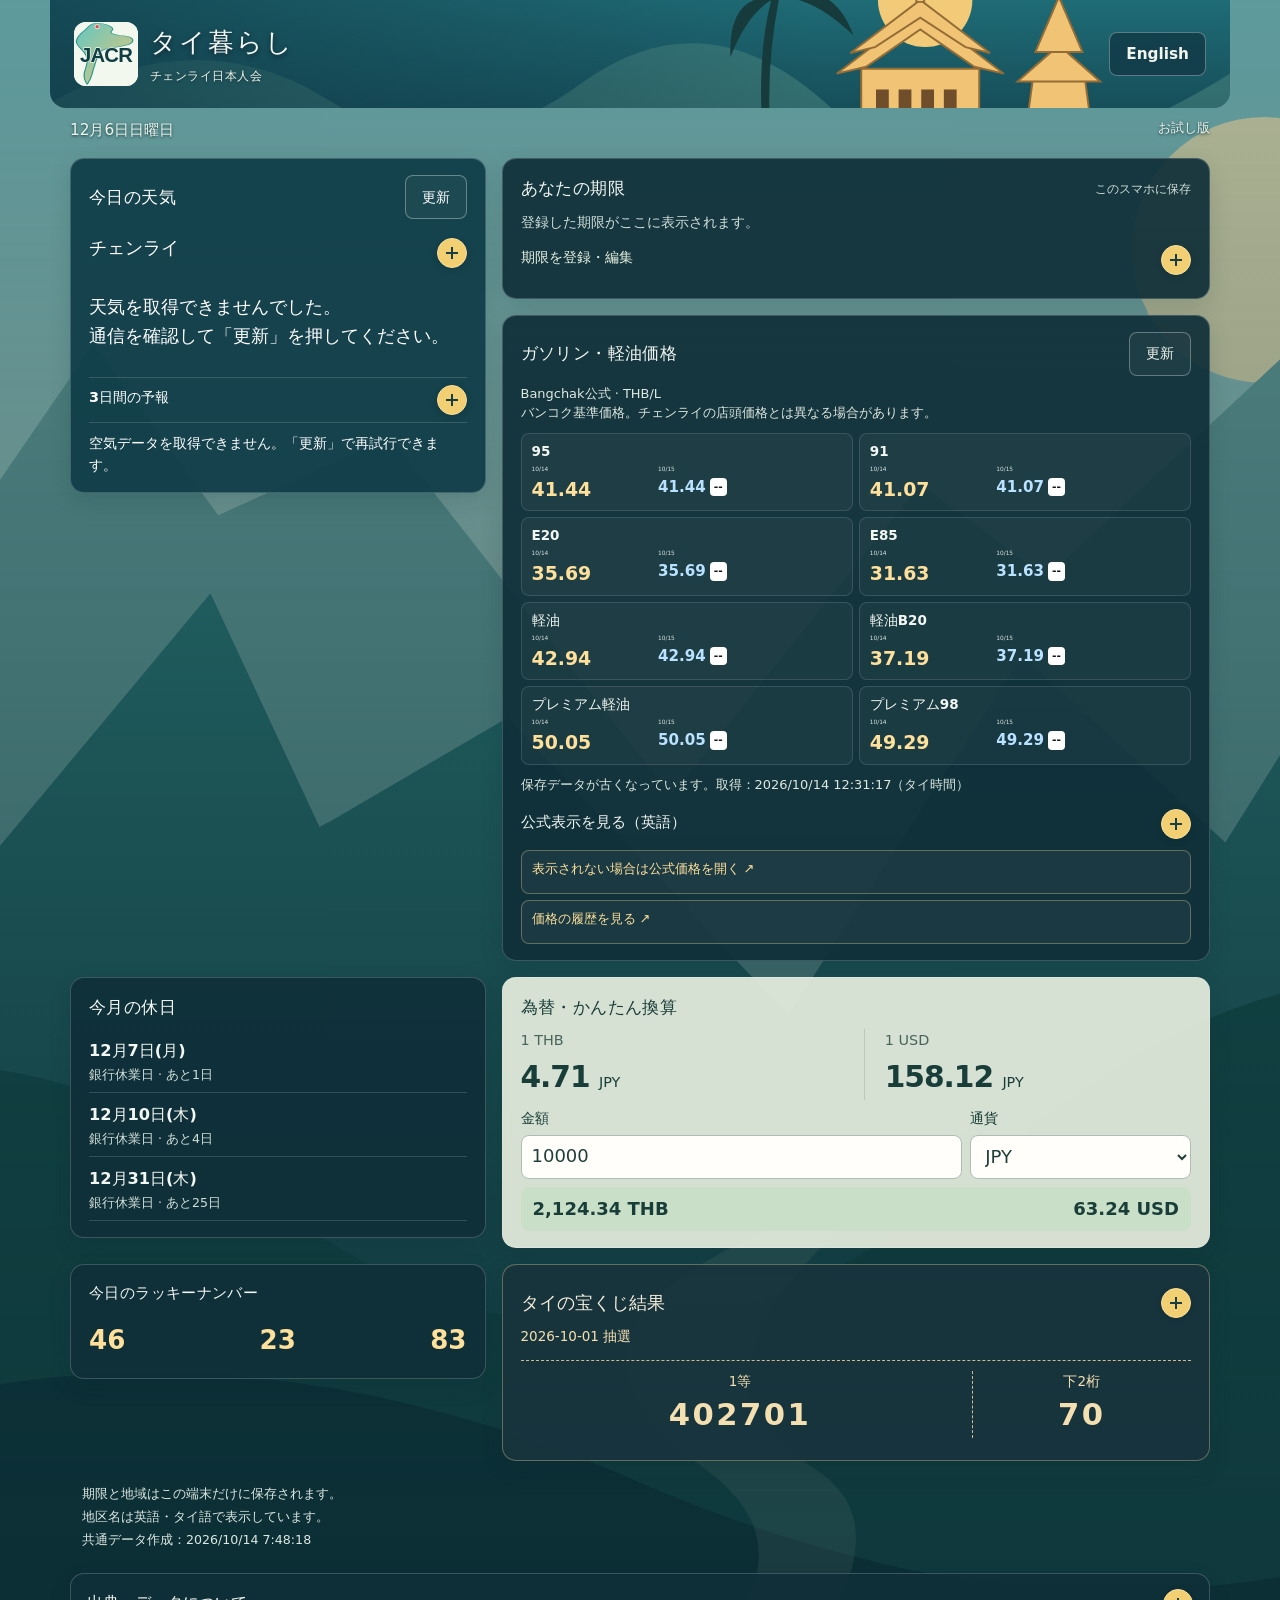
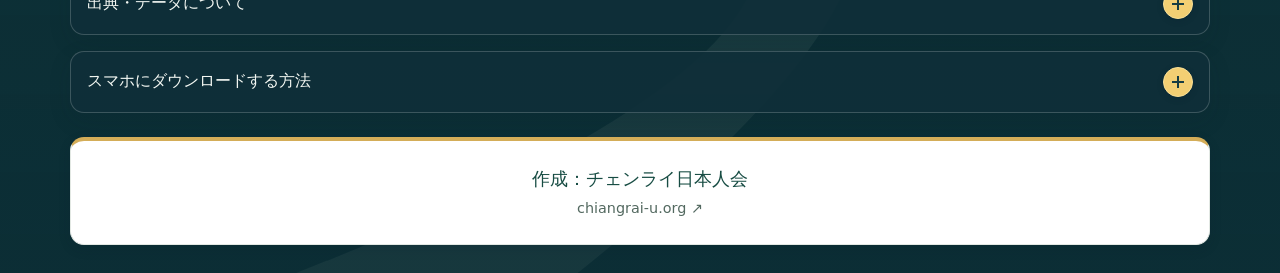
==== commit 14533fe1: "文字サイズ調整" ====
--- a/docs/index.html
+++ b/docs/index.html
@@ -1 +1 @@
-<!doctype html><html lang="ja"><head><meta charset="utf-8"><meta name="viewport" content="width=device-width,initial-scale=1"><meta name="theme-color" content="#135d66"><meta name="description" content="タイの天気、為替、生活の期限を一画面で。日本語と英語に対応。"><title>タイ暮らし | チェンライ日本人会</title><link rel="manifest" href="manifest.webmanifest"><link rel="icon" href="icon-192.png"><link rel="apple-touch-icon" href="icon-192.png"><link rel="stylesheet" href="style.css?v=20261014-fuel-tomorrow"></head><body><header class="thai-header"><div class="brand"><img src="jacr.svg" alt="チェンライ日本人会" width="48" height="48"><div><h1 id="brand">タイ暮らし</h1><span>チェンライ日本人会</span></div></div><button id="language" class="lang" aria-label="Switch language">English</button></header><main><div class="dayline"><span id="today"></span><span class="prototype" data-i="prototype">お試し版</span></div><section class="weather card"><div class="section-head"><span class="asset-icon asset-weather" aria-hidden="true"></span><h2 data-i="weather">今日の天気</h2><button id="refresh" class="small" data-i="refresh">更新</button></div><details class="location-settings"><summary id="location-heading">地域を変更</summary><div class="location"><label><span data-i="province">県</span><select id="province"></select></label><label><span data-i="district">地区（郡・区）</span><select id="district"></select></label></div></details><div id="weather-result" aria-live="polite"></div><details class="forecast-settings"><summary data-i="forecast">3日間の予報</summary><div id="forecast"></div><div id="air-source"></div></details><div id="air" aria-live="polite"></div><p class="source"><span data-i="model">予報モデルに基づく天気</span></p></section><section class="card deadlines"><div class="section-head"><span class="asset-icon asset-date" aria-hidden="true"></span><h2 data-i="deadlines">あなたの期限</h2><span class="chip" data-i="local">このスマホに保存</span></div><div id="deadline-list" aria-live="polite"></div><details class="deadline-settings"><summary id="deadline-edit-title">期限を登録・編集</summary><div id="deadline-editor"></div></details></section><section class="card fuel"><div class="section-head"><h2>ガソリン・軽油価格</h2><button id="fuel-refresh" type="button" class="small">更新</button></div><p class="fuel-note">Bangchak公式 · THB/L<br>バンコク基準価格。チェンライの店頭価格とは異なる場合があります。</p><div id="fuel-list" class="fuel-list"></div><p id="fuel-status" class="fuel-note" role="status"></p><details id="fuel-official"><summary>公式表示を見る（英語）</summary><iframe id="fuel-frame" title="Bangchak公式の燃料価格一覧" data-src="https://oil-price.bangchak.co.th/BcpOilPrice1/en" width="320" height="875" referrerpolicy="no-referrer"></iframe></details><p class="fuel-links"><a href="https://oil-price.bangchak.co.th/BcpOilPrice1/en" target="_blank" rel="noopener noreferrer">表示されない場合は公式価格を開く ↗</a><a href="https://www.bangchak.co.th/th/oilprice/historical" target="_blank" rel="noopener noreferrer">価格の履歴を見る ↗</a></p></section><section class="card exchange"><div class="section-head"><span class="asset-icon asset-fx" aria-hidden="true"></span><h2 data-i="exchange">為替・かんたん換算</h2><span class="sample" hidden data-i="sample">サンプル</span></div><div class="rategrid"><div><span>1 THB</span><strong id="rate-jpy">—</strong></div><div><span>1 USD</span><strong id="rate-thb">—</strong></div></div><div class="convert"><label><span data-i="amount">金額</span><input id="amount" type="number" min="0" step="any" value="10000" inputmode="decimal"></label><label><span data-i="currency">通貨</span><select id="currency"><option>THB</option><option selected>JPY</option><option>USD</option></select></label></div><div id="conversion" aria-live="polite"></div></section><section class="card holidays"><div class="section-head"><span class="asset-icon asset-holiday" aria-hidden="true"></span><h2 id="holiday-heading">タイの休日</h2></div><div id="holiday-list"></div></section><section class="card lucky"><div class="section-head"><span class="asset-icon asset-lucky" aria-hidden="true"></span><h2 data-i="lucky">今日のラッキーナンバー</h2><span class="sample" hidden data-i="sample">サンプル</span></div><div class="numbers" id="lucky-numbers">データ更新中…</div></section><details class="card guide lotto"><summary><span id="lotto-heading">タイの宝くじ結果</span><span id="lotto-summary" class="lotto-summary">結果を読み込み中…</span></summary><form id="lotto-check-form" class="ticket-check"><label for="lotto-ticket" id="lotto-ticket-label">自分の6桁の番号</label><input id="lotto-ticket" type="text" inputmode="numeric" autocomplete="off" maxlength="6" placeholder="例：012345"><button type="submit" id="lotto-check-button">番号を確認</button><p id="lotto-check-result" role="status" aria-live="polite"></p></form><div id="lotto-grid" class="lotto-grid"></div><details class="lotto-all"><summary id="lotto-all-title">2〜5等の番号をすべて見る</summary><div id="lotto-all-list"></div></details><p id="lotto-status" role="status" aria-live="polite"></p><button id="lotto-refresh" type="button">結果を更新</button><div class="lotto-links"><a id="lotto-pdf" hidden target="_blank" rel="noopener">公式結果PDF</a><a id="lotto-official" href="https://www.glo.or.th/" target="_blank" rel="noopener">公式サイトで最新結果を見る</a></div></details><footer><span data-i="privacy">期限と地域はこの端末だけに保存されます。</span><span data-i="regionnote">地区名は英語・タイ語で表示しています。</span><span id="daily-status" role="status" aria-live="polite">データ更新中…</span></footer><details class="card guide sources"><summary data-i="sources">出典・データについて</summary><ul><li>天気：<a href="https://open-meteo.com/" target="_blank" rel="noopener">Open-Meteo</a></li><li>PM2.5・AQI：<a href="https://open-meteo.com/en/docs/air-quality-api" target="_blank" rel="noopener">Open-Meteo / CAMS</a></li><li>為替：<a href="https://frankfurter.dev/" target="_blank" rel="noopener">Frankfurter / ECB</a></li><li>銀行休日：<a href="https://www.bot.or.th/en/financial-institutions-holiday.html" target="_blank" rel="noopener">Bank of Thailand</a></li><li>宝くじ結果：<a href="https://www.glo.or.th/" target="_blank" rel="noopener">Government Lottery Office (GLO)</a></li><li>地域データ：<a href="https://github.com/kongvut/thai-province-data" target="_blank" rel="noopener">Thai province data</a></li></ul></details><details class="card guide"><summary data-i="install">スマホにダウンロードする方法</summary><p data-i="installhelp">iPhone・iPad：Safariの共有ボタン →「ホーム画面に追加」。Android：Chromeのメニュー →「ホーム画面に追加」または「アプリをインストール」。</p></details><div class="creator-credit"><a href="https://chiangrai-u.org/" target="_blank" rel="noopener noreferrer">作成：チェンライ日本人会<span>chiangrai-u.org ↗</span></a></div></main><div id="toast" role="status"></div><script src="config.js"></script><script src="app.js?v=20261006-bangkok"></script><script type="module" src="lotto.mjs"></script><script src="fuel.js?v=20261014-tomorrow"></script></body></html>
+<!doctype html><html lang="ja"><head><meta charset="utf-8"><meta name="viewport" content="width=device-width,initial-scale=1"><meta name="theme-color" content="#135d66"><meta name="description" content="タイの天気、為替、生活の期限を一画面で。日本語と英語に対応。"><title>タイ暮らし | チェンライ日本人会</title><link rel="manifest" href="manifest.webmanifest"><link rel="icon" href="icon-192.png"><link rel="apple-touch-icon" href="icon-192.png"><link rel="stylesheet" href="style.css?v=20261014-fuel-diff"></head><body><header class="thai-header"><div class="brand"><img src="jacr.svg" alt="チェンライ日本人会" width="48" height="48"><div><h1 id="brand">タイ暮らし</h1><span>チェンライ日本人会</span></div></div><button id="language" class="lang" aria-label="Switch language">English</button></header><main><div class="dayline"><span id="today"></span><span class="prototype" data-i="prototype">お試し版</span></div><section class="weather card"><div class="section-head"><span class="asset-icon asset-weather" aria-hidden="true"></span><h2 data-i="weather">今日の天気</h2><button id="refresh" class="small" data-i="refresh">更新</button></div><details class="location-settings"><summary id="location-heading">地域を変更</summary><div class="location"><label><span data-i="province">県</span><select id="province"></select></label><label><span data-i="district">地区（郡・区）</span><select id="district"></select></label></div></details><div id="weather-result" aria-live="polite"></div><details class="forecast-settings"><summary data-i="forecast">3日間の予報</summary><div id="forecast"></div><div id="air-source"></div></details><div id="air" aria-live="polite"></div><p class="source"><span data-i="model">予報モデルに基づく天気</span></p></section><section class="card deadlines"><div class="section-head"><span class="asset-icon asset-date" aria-hidden="true"></span><h2 data-i="deadlines">あなたの期限</h2><span class="chip" data-i="local">このスマホに保存</span></div><div id="deadline-list" aria-live="polite"></div><details class="deadline-settings"><summary id="deadline-edit-title">期限を登録・編集</summary><div id="deadline-editor"></div></details></section><section class="card fuel"><div class="section-head"><h2>ガソリン・軽油価格</h2><button id="fuel-refresh" type="button" class="small">更新</button></div><p class="fuel-note">Bangchak公式 · THB/L<br>バンコク基準価格。チェンライの店頭価格とは異なる場合があります。</p><div id="fuel-list" class="fuel-list"></div><p id="fuel-status" class="fuel-note" role="status"></p><details id="fuel-official"><summary>公式表示を見る（英語）</summary><iframe id="fuel-frame" title="Bangchak公式の燃料価格一覧" data-src="https://oil-price.bangchak.co.th/BcpOilPrice1/en" width="320" height="875" referrerpolicy="no-referrer"></iframe></details><p class="fuel-links"><a href="https://oil-price.bangchak.co.th/BcpOilPrice1/en" target="_blank" rel="noopener noreferrer">表示されない場合は公式価格を開く ↗</a><a href="https://www.bangchak.co.th/th/oilprice/historical" target="_blank" rel="noopener noreferrer">価格の履歴を見る ↗</a></p></section><section class="card exchange"><div class="section-head"><span class="asset-icon asset-fx" aria-hidden="true"></span><h2 data-i="exchange">為替・かんたん換算</h2><span class="sample" hidden data-i="sample">サンプル</span></div><div class="rategrid"><div><span>1 THB</span><strong id="rate-jpy">—</strong></div><div><span>1 USD</span><strong id="rate-thb">—</strong></div></div><div class="convert"><label><span data-i="amount">金額</span><input id="amount" type="number" min="0" step="any" value="10000" inputmode="decimal"></label><label><span data-i="currency">通貨</span><select id="currency"><option>THB</option><option selected>JPY</option><option>USD</option></select></label></div><div id="conversion" aria-live="polite"></div></section><section class="card holidays"><div class="section-head"><span class="asset-icon asset-holiday" aria-hidden="true"></span><h2 id="holiday-heading">タイの休日</h2></div><div id="holiday-list"></div></section><section class="card lucky"><div class="section-head"><span class="asset-icon asset-lucky" aria-hidden="true"></span><h2 data-i="lucky">今日のラッキーナンバー</h2><span class="sample" hidden data-i="sample">サンプル</span></div><div class="numbers" id="lucky-numbers">データ更新中…</div></section><details class="card guide lotto"><summary><span id="lotto-heading">タイの宝くじ結果</span><span id="lotto-summary" class="lotto-summary">結果を読み込み中…</span></summary><form id="lotto-check-form" class="ticket-check"><label for="lotto-ticket" id="lotto-ticket-label">自分の6桁の番号</label><input id="lotto-ticket" type="text" inputmode="numeric" autocomplete="off" maxlength="6" placeholder="例：012345"><button type="submit" id="lotto-check-button">番号を確認</button><p id="lotto-check-result" role="status" aria-live="polite"></p></form><div id="lotto-grid" class="lotto-grid"></div><details class="lotto-all"><summary id="lotto-all-title">2〜5等の番号をすべて見る</summary><div id="lotto-all-list"></div></details><p id="lotto-status" role="status" aria-live="polite"></p><button id="lotto-refresh" type="button">結果を更新</button><div class="lotto-links"><a id="lotto-pdf" hidden target="_blank" rel="noopener">公式結果PDF</a><a id="lotto-official" href="https://www.glo.or.th/" target="_blank" rel="noopener">公式サイトで最新結果を見る</a></div></details><footer><span data-i="privacy">期限と地域はこの端末だけに保存されます。</span><span data-i="regionnote">地区名は英語・タイ語で表示しています。</span><span id="daily-status" role="status" aria-live="polite">データ更新中…</span></footer><details class="card guide sources"><summary data-i="sources">出典・データについて</summary><ul><li>天気：<a href="https://open-meteo.com/" target="_blank" rel="noopener">Open-Meteo</a></li><li>PM2.5・AQI：<a href="https://open-meteo.com/en/docs/air-quality-api" target="_blank" rel="noopener">Open-Meteo / CAMS</a></li><li>為替：<a href="https://frankfurter.dev/" target="_blank" rel="noopener">Frankfurter / ECB</a></li><li>銀行休日：<a href="https://www.bot.or.th/en/financial-institutions-holiday.html" target="_blank" rel="noopener">Bank of Thailand</a></li><li>宝くじ結果：<a href="https://www.glo.or.th/" target="_blank" rel="noopener">Government Lottery Office (GLO)</a></li><li>地域データ：<a href="https://github.com/kongvut/thai-province-data" target="_blank" rel="noopener">Thai province data</a></li></ul></details><details class="card guide"><summary data-i="install">スマホにダウンロードする方法</summary><p data-i="installhelp">iPhone・iPad：Safariの共有ボタン →「ホーム画面に追加」。Android：Chromeのメニュー →「ホーム画面に追加」または「アプリをインストール」。</p></details><div class="creator-credit"><a href="https://chiangrai-u.org/" target="_blank" rel="noopener noreferrer">作成：チェンライ日本人会<span>chiangrai-u.org ↗</span></a></div></main><div id="toast" role="status"></div><script src="config.js"></script><script src="app.js?v=20261006-bangkok"></script><script type="module" src="lotto.mjs"></script><script src="fuel.js?v=20261014-diff"></script></body></html>
--- a/docs/style.css
+++ b/docs/style.css
@@ -40,3 +40,10 @@
 .fuel-list{display:grid;grid-template-columns:repeat(2,minmax(0,1fr));gap:6px;margin:10px 0}.fuel-row{display:flex;align-items:center;justify-content:space-between;gap:6px;padding:8px 10px;min-width:0;background:#ffffff09;border:1px solid #ffffff20;border-radius:8px}.fuel-row span{font-size:.75rem;line-height:1.35;overflow-wrap:anywhere}.fuel-row strong{font-size:1.05rem;line-height:1.35;font-variant-numeric:tabular-nums;color:#ffe09a;white-space:nowrap}.fuel .fuel-note{font-size:.72rem;line-height:1.5;margin:4px 0 8px}.fuel summary{font-size:.85rem}.fuel .fuel-links{gap:6px;margin-top:4px}.fuel .fuel-links a{font-size:.72rem;padding:8px 10px}
 
 .fuel-row{display:block;padding:8px 10px}.fuel-row .fuel-name{display:block;font-weight:650;margin-bottom:5px}.fuel-values{display:grid;grid-template-columns:1fr 1fr;gap:6px}.fuel-values>div{min-width:0}.fuel-values span{display:block;font-size:.65rem;color:#dce7e1}.fuel-values strong{display:block;font-size:1.05rem}
+
+.fuel-values{grid-template-columns:minmax(0,.8fr) minmax(0,1.2fr);gap:4px}
+.fuel-values .fuel-day{font-size:.325rem;line-height:1.5;margin-bottom:3px;overflow-wrap:normal}
+.fuel-price-line{display:flex;align-items:center;gap:4px;flex-wrap:wrap}
+.fuel-values .fuel-tomorrow{font-size:.84rem;color:#b8e2ff}
+.fuel-values .fuel-diff{display:inline-block;padding:2px 4px;border-radius:4px;background:#fff;font-size:.6rem;font-weight:700;line-height:1.35;white-space:nowrap;overflow-wrap:normal;font-variant-numeric:tabular-nums;color:#171717}
+.fuel-values .fuel-diff.up{color:#b42318}.fuel-values .fuel-diff.down{color:#08733d}
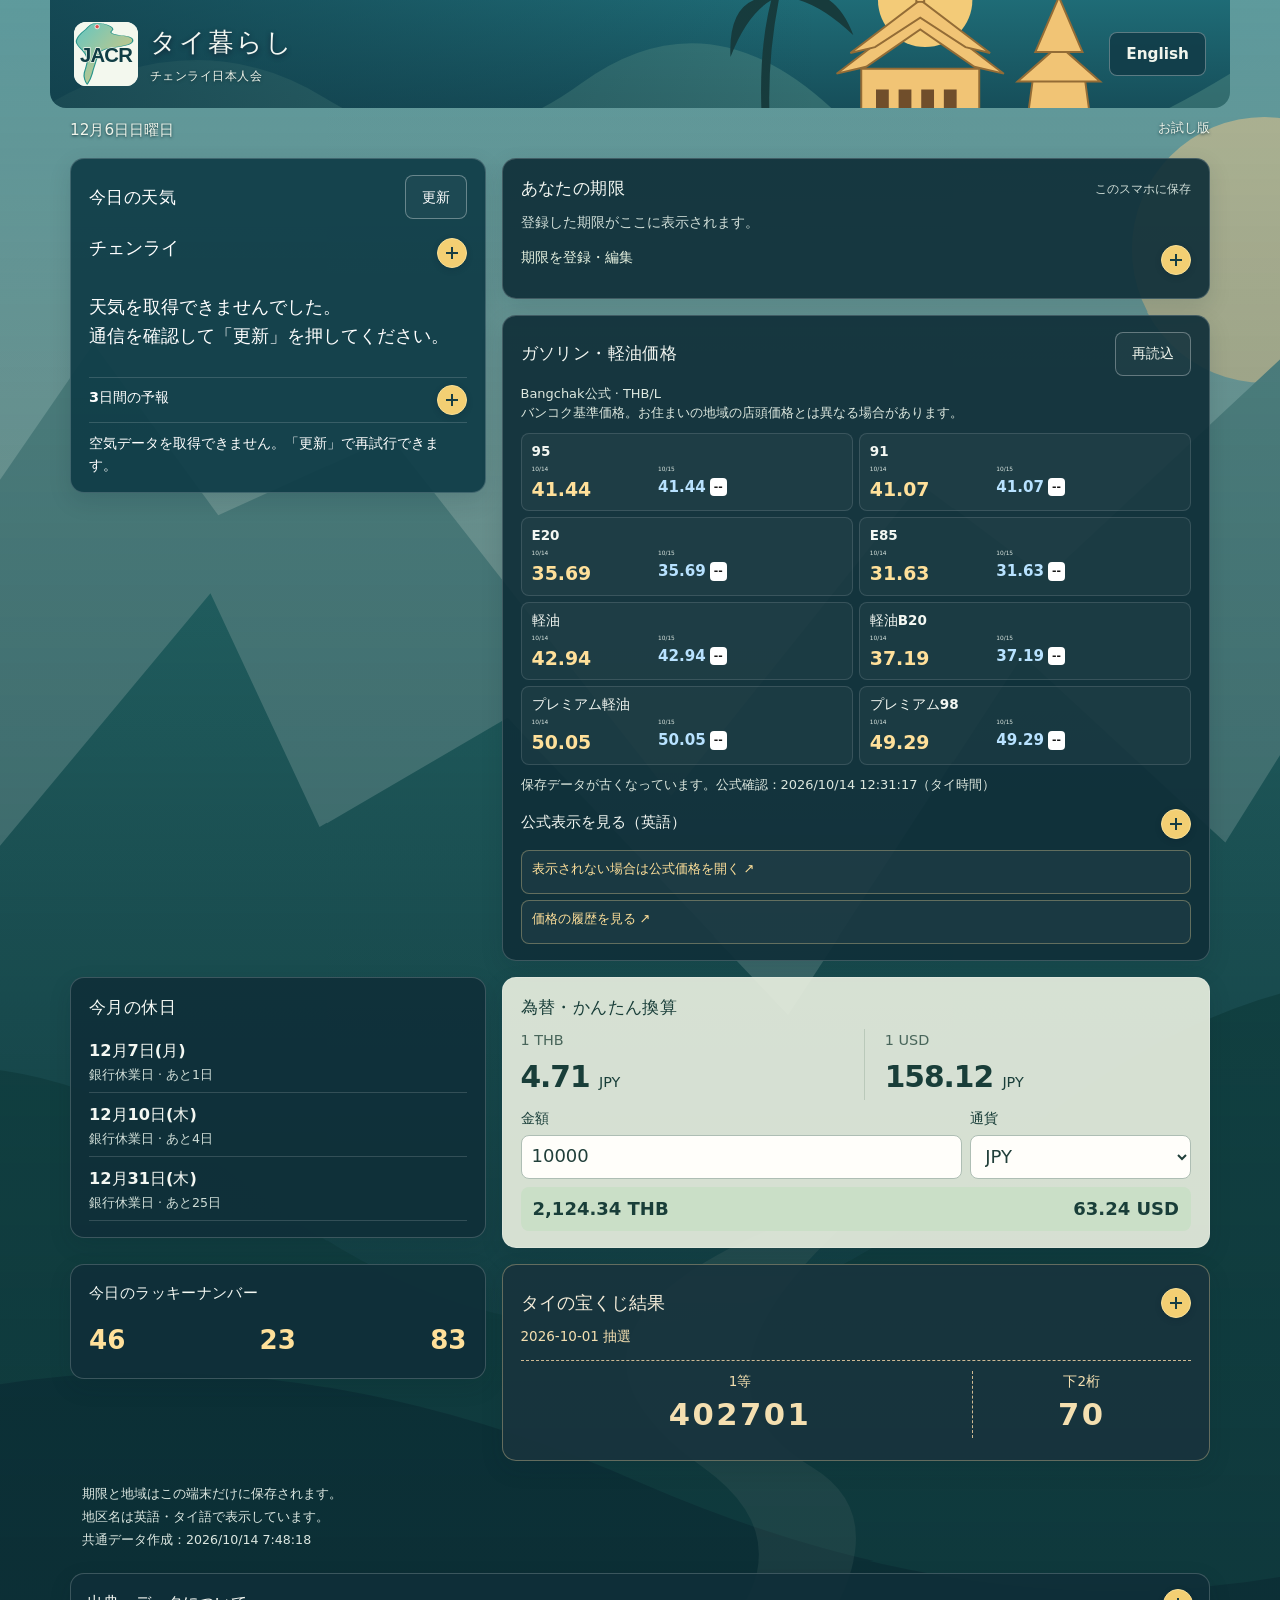
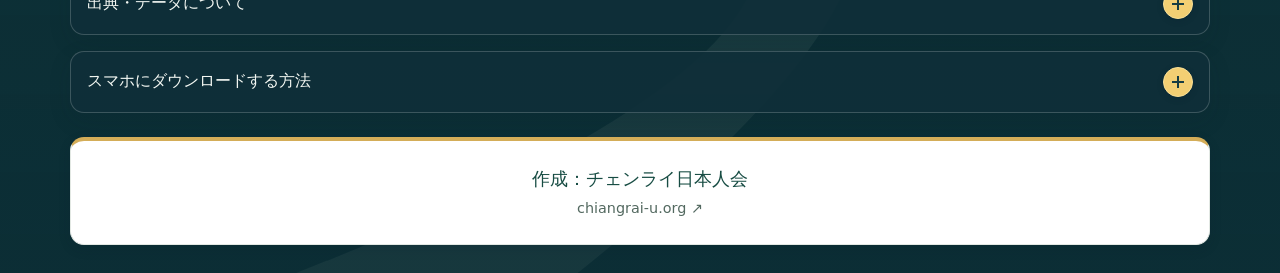
==== commit 174a06ae: "燃料取得：タイ時間 7時・17時・21時" ====
--- a/docs/index.html
+++ b/docs/index.html
@@ -1 +1 @@
-<!doctype html><html lang="ja"><head><meta charset="utf-8"><meta name="viewport" content="width=device-width,initial-scale=1"><meta name="theme-color" content="#135d66"><meta name="description" content="タイの天気、為替、生活の期限を一画面で。日本語と英語に対応。"><title>タイ暮らし | チェンライ日本人会</title><link rel="manifest" href="manifest.webmanifest"><link rel="icon" href="icon-192.png"><link rel="apple-touch-icon" href="icon-192.png"><link rel="stylesheet" href="style.css?v=20261014-fuel-diff"></head><body><header class="thai-header"><div class="brand"><img src="jacr.svg" alt="チェンライ日本人会" width="48" height="48"><div><h1 id="brand">タイ暮らし</h1><span>チェンライ日本人会</span></div></div><button id="language" class="lang" aria-label="Switch language">English</button></header><main><div class="dayline"><span id="today"></span><span class="prototype" data-i="prototype">お試し版</span></div><section class="weather card"><div class="section-head"><span class="asset-icon asset-weather" aria-hidden="true"></span><h2 data-i="weather">今日の天気</h2><button id="refresh" class="small" data-i="refresh">更新</button></div><details class="location-settings"><summary id="location-heading">地域を変更</summary><div class="location"><label><span data-i="province">県</span><select id="province"></select></label><label><span data-i="district">地区（郡・区）</span><select id="district"></select></label></div></details><div id="weather-result" aria-live="polite"></div><details class="forecast-settings"><summary data-i="forecast">3日間の予報</summary><div id="forecast"></div><div id="air-source"></div></details><div id="air" aria-live="polite"></div><p class="source"><span data-i="model">予報モデルに基づく天気</span></p></section><section class="card deadlines"><div class="section-head"><span class="asset-icon asset-date" aria-hidden="true"></span><h2 data-i="deadlines">あなたの期限</h2><span class="chip" data-i="local">このスマホに保存</span></div><div id="deadline-list" aria-live="polite"></div><details class="deadline-settings"><summary id="deadline-edit-title">期限を登録・編集</summary><div id="deadline-editor"></div></details></section><section class="card fuel"><div class="section-head"><h2>ガソリン・軽油価格</h2><button id="fuel-refresh" type="button" class="small">更新</button></div><p class="fuel-note">Bangchak公式 · THB/L<br>バンコク基準価格。チェンライの店頭価格とは異なる場合があります。</p><div id="fuel-list" class="fuel-list"></div><p id="fuel-status" class="fuel-note" role="status"></p><details id="fuel-official"><summary>公式表示を見る（英語）</summary><iframe id="fuel-frame" title="Bangchak公式の燃料価格一覧" data-src="https://oil-price.bangchak.co.th/BcpOilPrice1/en" width="320" height="875" referrerpolicy="no-referrer"></iframe></details><p class="fuel-links"><a href="https://oil-price.bangchak.co.th/BcpOilPrice1/en" target="_blank" rel="noopener noreferrer">表示されない場合は公式価格を開く ↗</a><a href="https://www.bangchak.co.th/th/oilprice/historical" target="_blank" rel="noopener noreferrer">価格の履歴を見る ↗</a></p></section><section class="card exchange"><div class="section-head"><span class="asset-icon asset-fx" aria-hidden="true"></span><h2 data-i="exchange">為替・かんたん換算</h2><span class="sample" hidden data-i="sample">サンプル</span></div><div class="rategrid"><div><span>1 THB</span><strong id="rate-jpy">—</strong></div><div><span>1 USD</span><strong id="rate-thb">—</strong></div></div><div class="convert"><label><span data-i="amount">金額</span><input id="amount" type="number" min="0" step="any" value="10000" inputmode="decimal"></label><label><span data-i="currency">通貨</span><select id="currency"><option>THB</option><option selected>JPY</option><option>USD</option></select></label></div><div id="conversion" aria-live="polite"></div></section><section class="card holidays"><div class="section-head"><span class="asset-icon asset-holiday" aria-hidden="true"></span><h2 id="holiday-heading">タイの休日</h2></div><div id="holiday-list"></div></section><section class="card lucky"><div class="section-head"><span class="asset-icon asset-lucky" aria-hidden="true"></span><h2 data-i="lucky">今日のラッキーナンバー</h2><span class="sample" hidden data-i="sample">サンプル</span></div><div class="numbers" id="lucky-numbers">データ更新中…</div></section><details class="card guide lotto"><summary><span id="lotto-heading">タイの宝くじ結果</span><span id="lotto-summary" class="lotto-summary">結果を読み込み中…</span></summary><form id="lotto-check-form" class="ticket-check"><label for="lotto-ticket" id="lotto-ticket-label">自分の6桁の番号</label><input id="lotto-ticket" type="text" inputmode="numeric" autocomplete="off" maxlength="6" placeholder="例：012345"><button type="submit" id="lotto-check-button">番号を確認</button><p id="lotto-check-result" role="status" aria-live="polite"></p></form><div id="lotto-grid" class="lotto-grid"></div><details class="lotto-all"><summary id="lotto-all-title">2〜5等の番号をすべて見る</summary><div id="lotto-all-list"></div></details><p id="lotto-status" role="status" aria-live="polite"></p><button id="lotto-refresh" type="button">結果を更新</button><div class="lotto-links"><a id="lotto-pdf" hidden target="_blank" rel="noopener">公式結果PDF</a><a id="lotto-official" href="https://www.glo.or.th/" target="_blank" rel="noopener">公式サイトで最新結果を見る</a></div></details><footer><span data-i="privacy">期限と地域はこの端末だけに保存されます。</span><span data-i="regionnote">地区名は英語・タイ語で表示しています。</span><span id="daily-status" role="status" aria-live="polite">データ更新中…</span></footer><details class="card guide sources"><summary data-i="sources">出典・データについて</summary><ul><li>天気：<a href="https://open-meteo.com/" target="_blank" rel="noopener">Open-Meteo</a></li><li>PM2.5・AQI：<a href="https://open-meteo.com/en/docs/air-quality-api" target="_blank" rel="noopener">Open-Meteo / CAMS</a></li><li>為替：<a href="https://frankfurter.dev/" target="_blank" rel="noopener">Frankfurter / ECB</a></li><li>銀行休日：<a href="https://www.bot.or.th/en/financial-institutions-holiday.html" target="_blank" rel="noopener">Bank of Thailand</a></li><li>宝くじ結果：<a href="https://www.glo.or.th/" target="_blank" rel="noopener">Government Lottery Office (GLO)</a></li><li>地域データ：<a href="https://github.com/kongvut/thai-province-data" target="_blank" rel="noopener">Thai province data</a></li></ul></details><details class="card guide"><summary data-i="install">スマホにダウンロードする方法</summary><p data-i="installhelp">iPhone・iPad：Safariの共有ボタン →「ホーム画面に追加」。Android：Chromeのメニュー →「ホーム画面に追加」または「アプリをインストール」。</p></details><div class="creator-credit"><a href="https://chiangrai-u.org/" target="_blank" rel="noopener noreferrer">作成：チェンライ日本人会<span>chiangrai-u.org ↗</span></a></div></main><div id="toast" role="status"></div><script src="config.js"></script><script src="app.js?v=20261006-bangkok"></script><script type="module" src="lotto.mjs"></script><script src="fuel.js?v=20261014-diff"></script></body></html>
+<!doctype html><html lang="ja"><head><meta charset="utf-8"><meta name="viewport" content="width=device-width,initial-scale=1"><meta name="theme-color" content="#135d66"><meta name="description" content="タイの天気、為替、生活の期限を一画面で。日本語と英語に対応。"><title>タイ暮らし | チェンライ日本人会</title><link rel="manifest" href="manifest.webmanifest"><link rel="icon" href="icon-192.png"><link rel="apple-touch-icon" href="icon-192.png"><link rel="stylesheet" href="style.css?v=20261014-fuel-diff"></head><body><header class="thai-header"><div class="brand"><img src="jacr.svg" alt="チェンライ日本人会" width="48" height="48"><div><h1 id="brand">タイ暮らし</h1><span>チェンライ日本人会</span></div></div><button id="language" class="lang" aria-label="Switch language">English</button></header><main><div class="dayline"><span id="today"></span><span class="prototype" data-i="prototype">お試し版</span></div><section class="weather card"><div class="section-head"><span class="asset-icon asset-weather" aria-hidden="true"></span><h2 data-i="weather">今日の天気</h2><button id="refresh" class="small" data-i="refresh">更新</button></div><details class="location-settings"><summary id="location-heading">地域を変更</summary><div class="location"><label><span data-i="province">県</span><select id="province"></select></label><label><span data-i="district">地区（郡・区）</span><select id="district"></select></label></div></details><div id="weather-result" aria-live="polite"></div><details class="forecast-settings"><summary data-i="forecast">3日間の予報</summary><div id="forecast"></div><div id="air-source"></div></details><div id="air" aria-live="polite"></div><p class="source"><span data-i="model">予報モデルに基づく天気</span></p></section><section class="card deadlines"><div class="section-head"><span class="asset-icon asset-date" aria-hidden="true"></span><h2 data-i="deadlines">あなたの期限</h2><span class="chip" data-i="local">このスマホに保存</span></div><div id="deadline-list" aria-live="polite"></div><details class="deadline-settings"><summary id="deadline-edit-title">期限を登録・編集</summary><div id="deadline-editor"></div></details></section><section class="card fuel"><div class="section-head"><h2>ガソリン・軽油価格</h2><button id="fuel-refresh" type="button" class="small">再読込</button></div><p class="fuel-note">Bangchak公式 · THB/L<br>バンコク基準価格。お住まいの地域の店頭価格とは異なる場合があります。</p><div id="fuel-list" class="fuel-list"></div><p id="fuel-status" class="fuel-note" role="status"></p><details id="fuel-official"><summary>公式表示を見る（英語）</summary><iframe id="fuel-frame" title="Bangchak公式の燃料価格一覧" data-src="https://oil-price.bangchak.co.th/BcpOilPrice1/en" width="320" height="875" referrerpolicy="no-referrer"></iframe></details><p class="fuel-links"><a href="https://oil-price.bangchak.co.th/BcpOilPrice1/en" target="_blank" rel="noopener noreferrer">表示されない場合は公式価格を開く ↗</a><a href="https://www.bangchak.co.th/th/oilprice/historical" target="_blank" rel="noopener noreferrer">価格の履歴を見る ↗</a></p></section><section class="card exchange"><div class="section-head"><span class="asset-icon asset-fx" aria-hidden="true"></span><h2 data-i="exchange">為替・かんたん換算</h2><span class="sample" hidden data-i="sample">サンプル</span></div><div class="rategrid"><div><span>1 THB</span><strong id="rate-jpy">—</strong></div><div><span>1 USD</span><strong id="rate-thb">—</strong></div></div><div class="convert"><label><span data-i="amount">金額</span><input id="amount" type="number" min="0" step="any" value="10000" inputmode="decimal"></label><label><span data-i="currency">通貨</span><select id="currency"><option>THB</option><option selected>JPY</option><option>USD</option></select></label></div><div id="conversion" aria-live="polite"></div></section><section class="card holidays"><div class="section-head"><span class="asset-icon asset-holiday" aria-hidden="true"></span><h2 id="holiday-heading">タイの休日</h2></div><div id="holiday-list"></div></section><section class="card lucky"><div class="section-head"><span class="asset-icon asset-lucky" aria-hidden="true"></span><h2 data-i="lucky">今日のラッキーナンバー</h2><span class="sample" hidden data-i="sample">サンプル</span></div><div class="numbers" id="lucky-numbers">データ更新中…</div></section><details class="card guide lotto"><summary><span id="lotto-heading">タイの宝くじ結果</span><span id="lotto-summary" class="lotto-summary">結果を読み込み中…</span></summary><form id="lotto-check-form" class="ticket-check"><label for="lotto-ticket" id="lotto-ticket-label">自分の6桁の番号</label><input id="lotto-ticket" type="text" inputmode="numeric" autocomplete="off" maxlength="6" placeholder="例：012345"><button type="submit" id="lotto-check-button">番号を確認</button><p id="lotto-check-result" role="status" aria-live="polite"></p></form><div id="lotto-grid" class="lotto-grid"></div><details class="lotto-all"><summary id="lotto-all-title">2〜5等の番号をすべて見る</summary><div id="lotto-all-list"></div></details><p id="lotto-status" role="status" aria-live="polite"></p><button id="lotto-refresh" type="button">結果を更新</button><div class="lotto-links"><a id="lotto-pdf" hidden target="_blank" rel="noopener">公式結果PDF</a><a id="lotto-official" href="https://www.glo.or.th/" target="_blank" rel="noopener">公式サイトで最新結果を見る</a></div></details><footer><span data-i="privacy">期限と地域はこの端末だけに保存されます。</span><span data-i="regionnote">地区名は英語・タイ語で表示しています。</span><span id="daily-status" role="status" aria-live="polite">データ更新中…</span></footer><details class="card guide sources"><summary data-i="sources">出典・データについて</summary><ul><li>天気：<a href="https://open-meteo.com/" target="_blank" rel="noopener">Open-Meteo</a></li><li>PM2.5・AQI：<a href="https://open-meteo.com/en/docs/air-quality-api" target="_blank" rel="noopener">Open-Meteo / CAMS</a></li><li>為替：<a href="https://frankfurter.dev/" target="_blank" rel="noopener">Frankfurter / ECB</a></li><li>銀行休日：<a href="https://www.bot.or.th/en/financial-institutions-holiday.html" target="_blank" rel="noopener">Bank of Thailand</a></li><li>宝くじ結果：<a href="https://www.glo.or.th/" target="_blank" rel="noopener">Government Lottery Office (GLO)</a></li><li>地域データ：<a href="https://github.com/kongvut/thai-province-data" target="_blank" rel="noopener">Thai province data</a></li></ul></details><details class="card guide"><summary data-i="install">スマホにダウンロードする方法</summary><p data-i="installhelp">iPhone・iPad：Safariの共有ボタン →「ホーム画面に追加」。Android：Chromeのメニュー →「ホーム画面に追加」または「アプリをインストール」。</p></details><div class="creator-credit"><a href="https://chiangrai-u.org/" target="_blank" rel="noopener noreferrer">作成：チェンライ日本人会<span>chiangrai-u.org ↗</span></a></div></main><div id="toast" role="status"></div><script src="config.js"></script><script src="app.js?v=20261006-bangkok"></script><script type="module" src="lotto.mjs"></script><script src="fuel.js?v=20261014-reload"></script></body></html>
